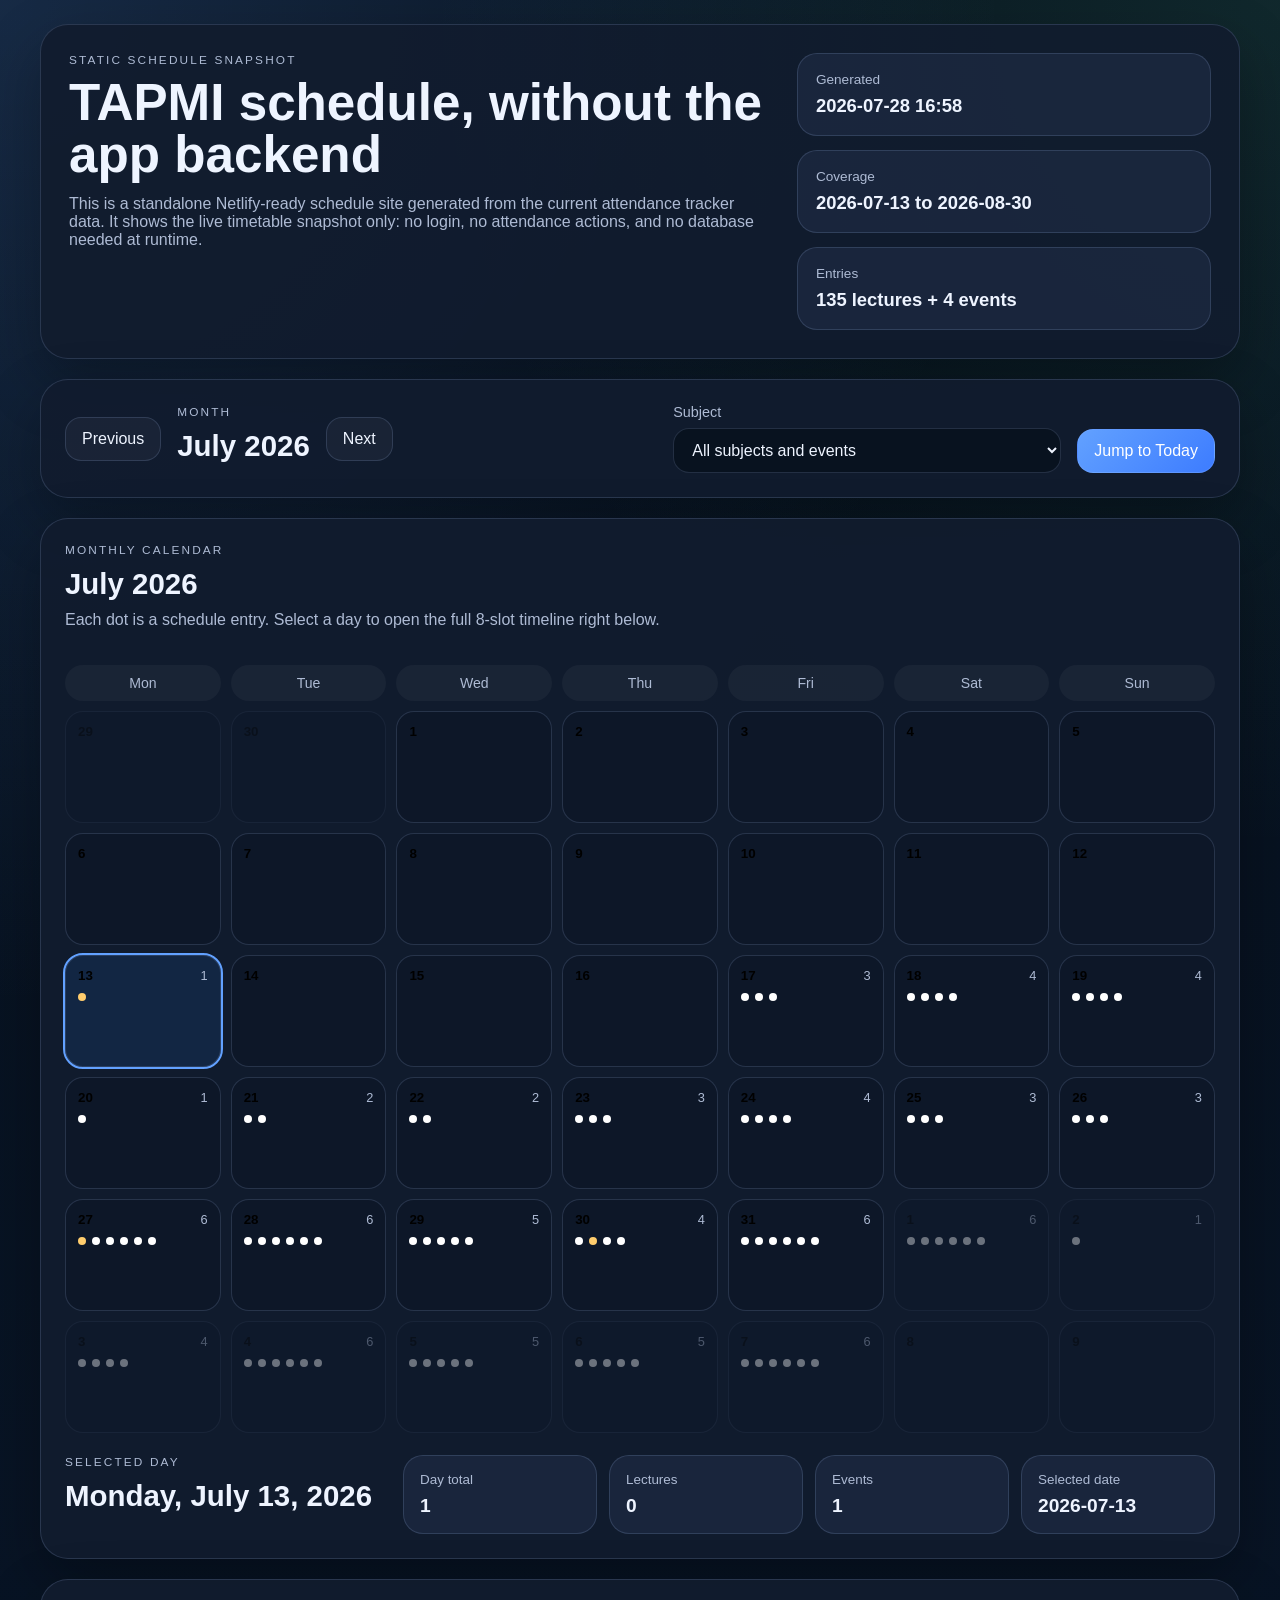
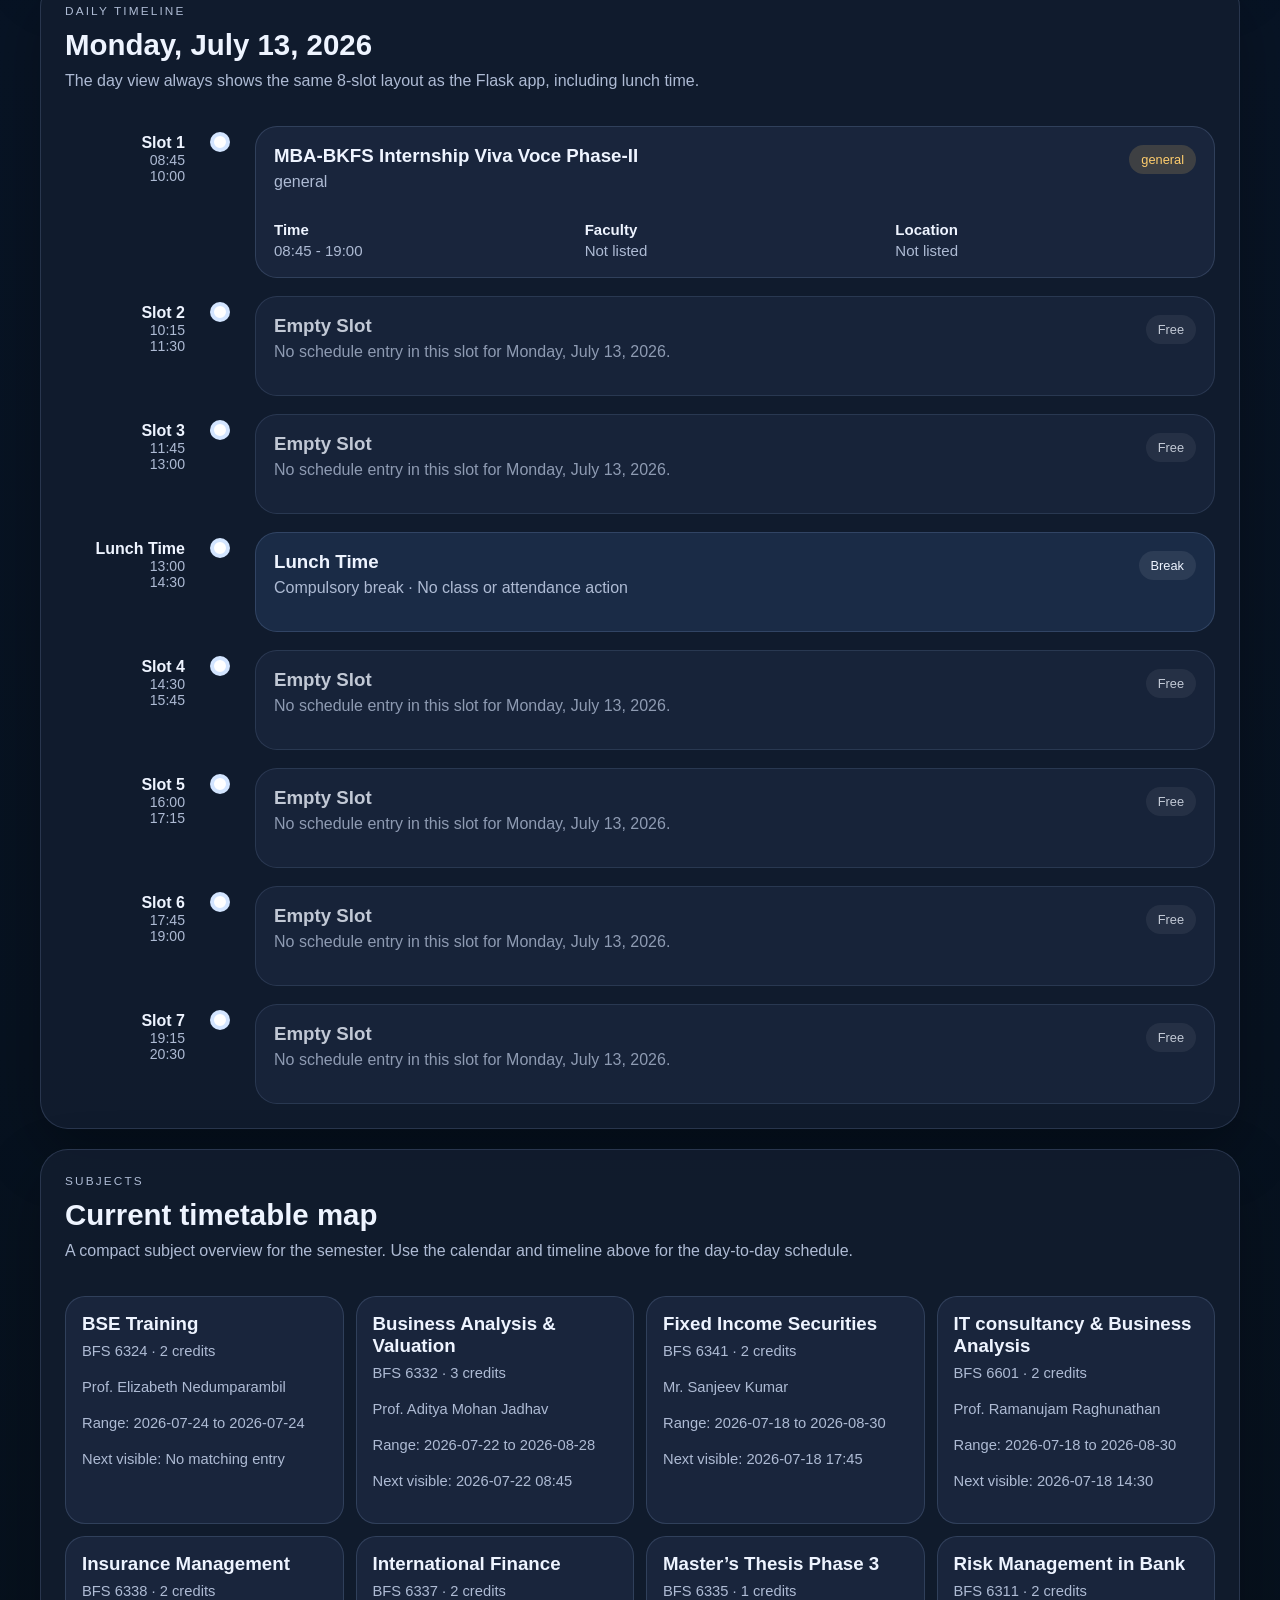
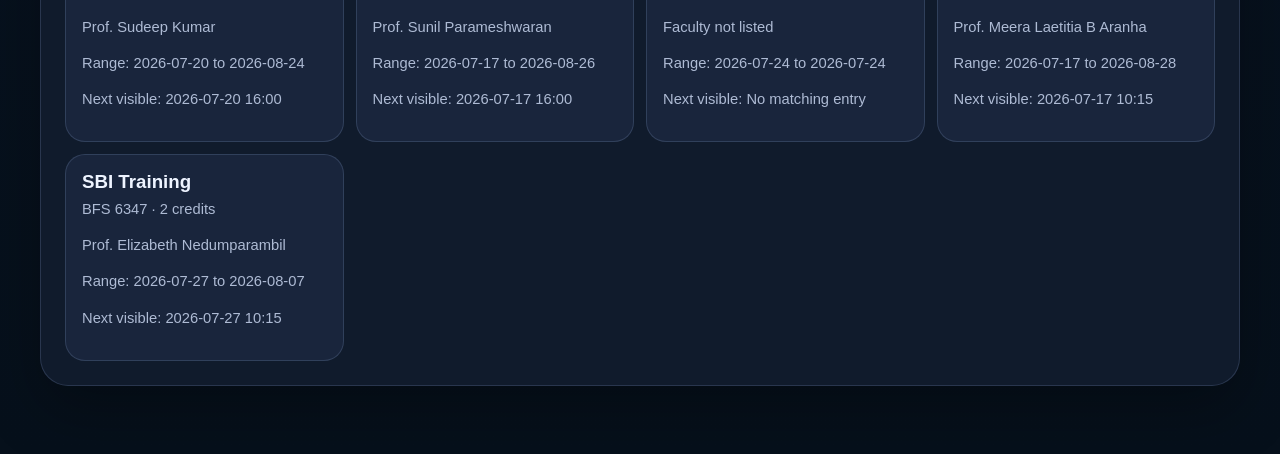
==== index.html @ 396afd2a "Initial static schedule site with admin editor" ====
<!DOCTYPE html>
<html lang="en">
  <head>
    <meta charset="UTF-8" />
    <meta name="viewport" content="width=device-width, initial-scale=1.0" />
    <title>Static Schedule</title>
    <link rel="stylesheet" href="style.css" />
  </head>
  <body>
    <div class="site-shell">
      <header class="hero">
        <div>
          <p class="eyebrow">Static Schedule Snapshot</p>
          <h1>TAPMI schedule, without the app backend</h1>
          <p class="hero-copy">
            This is a standalone Netlify-ready schedule site generated from the current
            attendance tracker data. It shows the live timetable snapshot only: no login,
            no attendance actions, and no database needed at runtime.
          </p>
        </div>
        <div class="hero-meta" id="hero-meta">
          <div class="summary-card">
            <span class="summary-label">Generated</span>
            <strong id="generated-at">--</strong>
          </div>
          <div class="summary-card">
            <span class="summary-label">Coverage</span>
            <strong id="coverage-range">--</strong>
          </div>
          <div class="summary-card">
            <span class="summary-label">Entries</span>
            <strong id="entry-count">--</strong>
          </div>
        </div>
      </header>

      <section class="toolbar panel">
        <div class="toolbar-row">
          <div class="month-picker">
            <button class="button ghost" id="prev-month" type="button">Previous</button>
            <div>
              <p class="eyebrow">Month</p>
              <h2 id="month-label">--</h2>
            </div>
            <button class="button ghost" id="next-month" type="button">Next</button>
          </div>

          <div class="filters">
            <label class="field">
              <span>Subject</span>
              <select id="subject-filter">
                <option value="all">All subjects and events</option>
              </select>
            </label>
            <button class="button primary" id="today-button" type="button">Jump to Today</button>
          </div>
        </div>
      </section>

      <section class="panel panel-large calendar-panel">
        <div class="panel-heading">
          <div>
            <p class="eyebrow">Monthly Calendar</p>
            <h2 id="calendar-heading">--</h2>
            <p class="section-note">
              Each dot is a schedule entry. Select a day to open the full 8-slot timeline right below.
            </p>
          </div>
        </div>
        <div class="calendar-grid" id="calendar-grid"></div>
        <div class="calendar-day-summary">
          <div>
            <p class="eyebrow">Selected Day</p>
            <h2 id="selected-day-heading">--</h2>
          </div>
          <div class="day-stats" id="day-stats"></div>
        </div>
      </section>

      <section class="panel">
        <div class="panel-heading">
          <div>
            <p class="eyebrow">Daily Timeline</p>
            <h2 id="timeline-heading">--</h2>
            <p class="section-note">
              The day view always shows the same 8-slot layout as the Flask app, including lunch time.
            </p>
          </div>
        </div>
        <div class="timeline" id="timeline"></div>
      </section>

      <section class="panel">
        <div class="panel-heading">
          <div>
            <p class="eyebrow">Subjects</p>
            <h2>Current timetable map</h2>
            <p class="section-note">
              A compact subject overview for the semester. Use the calendar and timeline above for the day-to-day schedule.
            </p>
          </div>
        </div>
        <div class="subject-list" id="subject-list"></div>
      </section>
    </div>

    <template id="entry-template">
      <article class="entry-card">
        <div class="entry-topline">
          <div>
            <h3 class="entry-title"></h3>
            <p class="entry-subline"></p>
          </div>
          <span class="entry-chip"></span>
        </div>
        <div class="entry-details"></div>
      </article>
    </template>

    <script src="schedule-data.js"></script>
    <script src="script.js"></script>
  </body>
  </html>
---- style.css ----
:root {
  --bg: #07101d;
  --bg-accent: #0c1b31;
  --panel: rgba(17, 28, 46, 0.94);
  --panel-soft: rgba(27, 40, 63, 0.86);
  --border: rgba(173, 196, 255, 0.16);
  --text: #eef4ff;
  --muted: #aebbd4;
  --primary: #62a1ff;
  --primary-strong: #3d7cff;
  --success: #5cd6a4;
  --warning: #ffcd6d;
  --danger: #ff8fa3;
  --calendar-cell: rgba(14, 24, 41, 0.9);
  --shadow: 0 24px 60px rgba(0, 0, 0, 0.28);
}

* {
  box-sizing: border-box;
}

body {
  margin: 0;
  font-family: "Segoe UI", "Trebuchet MS", sans-serif;
  background:
    radial-gradient(circle at top left, rgba(98, 161, 255, 0.18), transparent 26%),
    radial-gradient(circle at top right, rgba(92, 214, 164, 0.12), transparent 22%),
    linear-gradient(180deg, #06101c 0%, #081425 45%, #06101b 100%);
  color: var(--text);
  min-height: 100vh;
}

.site-shell {
  width: min(1200px, calc(100vw - 32px));
  margin: 0 auto;
  padding: 24px 0 48px;
}

.hero,
.panel {
  border: 1px solid var(--border);
  background: var(--panel);
  box-shadow: var(--shadow);
  border-radius: 28px;
}

.hero {
  display: grid;
  grid-template-columns: 1.7fr 1fr;
  gap: 24px;
  padding: 28px;
  margin-bottom: 20px;
}

.eyebrow {
  margin: 0 0 10px;
  text-transform: uppercase;
  letter-spacing: 0.18em;
  color: var(--muted);
  font-size: 0.74rem;
}

h1,
h2,
h3,
p {
  margin-top: 0;
}

h1 {
  font-size: clamp(2rem, 4vw, 3.4rem);
  line-height: 1.02;
  margin-bottom: 14px;
}

h2 {
  font-size: clamp(1.4rem, 2.3vw, 2rem);
  margin-bottom: 10px;
}

.hero-copy,
.section-note,
.entry-details,
.entry-subline,
.subject-meta,
.stat-label {
  color: var(--muted);
}

.hero-meta {
  display: grid;
  grid-template-columns: repeat(1, minmax(0, 1fr));
  gap: 14px;
}

.summary-card,
.day-stat,
.subject-card {
  background: var(--panel-soft);
  border: 1px solid var(--border);
  border-radius: 20px;
}

.summary-card {
  padding: 18px;
}

.summary-label {
  display: block;
  color: var(--muted);
  font-size: 0.85rem;
  margin-bottom: 8px;
}

.summary-card strong {
  font-size: 1.15rem;
}

.toolbar {
  padding: 22px 24px;
  margin-bottom: 20px;
}

.toolbar-row,
.month-picker,
.filters {
  display: flex;
  gap: 16px;
}

.toolbar-row {
  align-items: end;
  justify-content: space-between;
  flex-wrap: wrap;
}

.month-picker {
  align-items: center;
}

.filters {
  align-items: end;
  flex-wrap: wrap;
}

.field {
  display: grid;
  gap: 8px;
  min-width: 250px;
}

.field span {
  color: var(--muted);
  font-size: 0.9rem;
}

select,
.button {
  border-radius: 16px;
  border: 1px solid var(--border);
  font: inherit;
}

select {
  background: rgba(9, 18, 31, 0.95);
  color: var(--text);
  padding: 12px 14px;
}

.button {
  padding: 12px 16px;
  cursor: pointer;
  transition: 140ms ease;
}

.button.primary {
  background: linear-gradient(135deg, var(--primary), var(--primary-strong));
  color: white;
}

.button.ghost {
  background: rgba(255, 255, 255, 0.04);
  color: var(--text);
}

.button:hover {
  transform: translateY(-1px);
}

.panel {
  padding: 24px;
  margin-bottom: 20px;
}

.panel-large {
  flex: 1 1 auto;
}

.panel-heading {
  display: flex;
  align-items: start;
  justify-content: space-between;
  gap: 16px;
  margin-bottom: 20px;
}

.calendar-grid {
  display: grid;
  grid-template-columns: repeat(7, minmax(0, 1fr));
  gap: 10px;
}

.calendar-panel {
  margin-bottom: 20px;
}

.calendar-day-summary {
  display: grid;
  grid-template-columns: minmax(220px, 320px) minmax(0, 1fr);
  gap: 18px;
  align-items: start;
  margin-top: 22px;
}

.calendar-weekday,
.calendar-day {
  border-radius: 18px;
}

.calendar-weekday {
  padding: 10px 12px;
  text-align: center;
  background: rgba(255, 255, 255, 0.04);
  color: var(--muted);
  font-size: 0.88rem;
}

.calendar-day {
  min-height: 112px;
  padding: 12px;
  background: var(--calendar-cell);
  border: 1px solid var(--border);
  display: grid;
  align-content: start;
  gap: 10px;
  cursor: pointer;
}

.calendar-day.muted {
  opacity: 0.38;
}

.calendar-day.today {
  border-color: rgba(92, 214, 164, 0.72);
}

.calendar-day.selected {
  outline: 2px solid var(--primary);
  background: rgba(19, 39, 69, 0.95);
}

.day-head {
  display: flex;
  justify-content: space-between;
  align-items: center;
}

.day-number {
  font-weight: 700;
}

.day-count {
  font-size: 0.8rem;
  color: var(--muted);
}

.dot-grid {
  display: flex;
  flex-wrap: wrap;
  gap: 6px;
}

.dot {
  width: 8px;
  height: 8px;
  border-radius: 999px;
  background: white;
}

.dot.event {
  background: var(--warning);
}

.day-stats,
.subject-list {
  display: grid;
  gap: 12px;
}

.day-stats {
  grid-template-columns: repeat(4, minmax(0, 1fr));
}

.day-stat,
.subject-card {
  padding: 16px;
}

.stat-label {
  display: block;
  font-size: 0.84rem;
  margin-bottom: 8px;
}

.day-stat strong {
  font-size: 1.2rem;
}

.subject-card h3 {
  margin-bottom: 6px;
}

.subject-list {
  grid-template-columns: repeat(auto-fit, minmax(230px, 1fr));
}

.subject-meta {
  font-size: 0.92rem;
  line-height: 1.45;
}

.timeline {
  display: grid;
  gap: 18px;
}

.timeline-row {
  display: grid;
  grid-template-columns: 120px 34px minmax(0, 1fr);
  gap: 18px;
  align-items: start;
}

.timeline-time {
  text-align: right;
  padding-top: 8px;
}

.timeline-time strong,
.timeline-time span {
  display: block;
}

.timeline-time span {
  color: var(--muted);
  font-size: 0.88rem;
}

.timeline-rail {
  position: relative;
  min-height: 100%;
  display: flex;
  justify-content: center;
}

.timeline-rail::before {
  content: "";
  width: 2px;
  height: 100%;
  background: rgba(151, 183, 255, 0.24);
}

.timeline-node {
  position: absolute;
  top: 6px;
  width: 20px;
  height: 20px;
  border-radius: 999px;
  background: white;
  border: 4px solid rgba(98, 161, 255, 0.28);
}

.slot-stack {
  display: grid;
  gap: 12px;
}

.entry-card {
  background: var(--panel-soft);
  border: 1px solid var(--border);
  border-radius: 22px;
  padding: 18px;
}

.entry-card.empty {
  opacity: 0.8;
}

.entry-card.lunch {
  background: rgba(96, 164, 255, 0.12);
}

.entry-topline {
  display: flex;
  justify-content: space-between;
  gap: 14px;
}

.entry-title {
  margin-bottom: 6px;
}

.entry-chip {
  align-self: start;
  padding: 7px 12px;
  border-radius: 999px;
  font-size: 0.8rem;
  background: rgba(255, 255, 255, 0.08);
  color: var(--text);
}

.entry-chip.event {
  background: rgba(255, 205, 109, 0.16);
  color: var(--warning);
}

.entry-details {
  display: grid;
  grid-template-columns: repeat(auto-fit, minmax(160px, 1fr));
  gap: 10px;
  margin-top: 14px;
  font-size: 0.94rem;
}

.detail-group strong {
  display: block;
  color: var(--text);
  margin-bottom: 4px;
}

@media (max-width: 980px) {
  .hero {
    grid-template-columns: 1fr;
    display: grid;
  }

  .calendar-day-summary {
    grid-template-columns: 1fr;
  }
}

@media (max-width: 760px) {
  .site-shell {
    width: min(100vw - 20px, 1200px);
    padding-top: 12px;
  }

  .hero,
  .panel,
  .summary-card,
  .day-stat,
  .subject-card,
  .entry-card {
    border-radius: 22px;
  }

  .calendar-grid {
    gap: 8px;
  }

  .calendar-day {
    min-height: 92px;
  }

  .day-stats,
  .subject-list {
    grid-template-columns: 1fr;
  }

  .timeline-row {
    grid-template-columns: 1fr;
    gap: 10px;
  }

  .timeline-time {
    text-align: left;
    padding-top: 0;
  }

  .timeline-rail {
    display: none;
  }
}
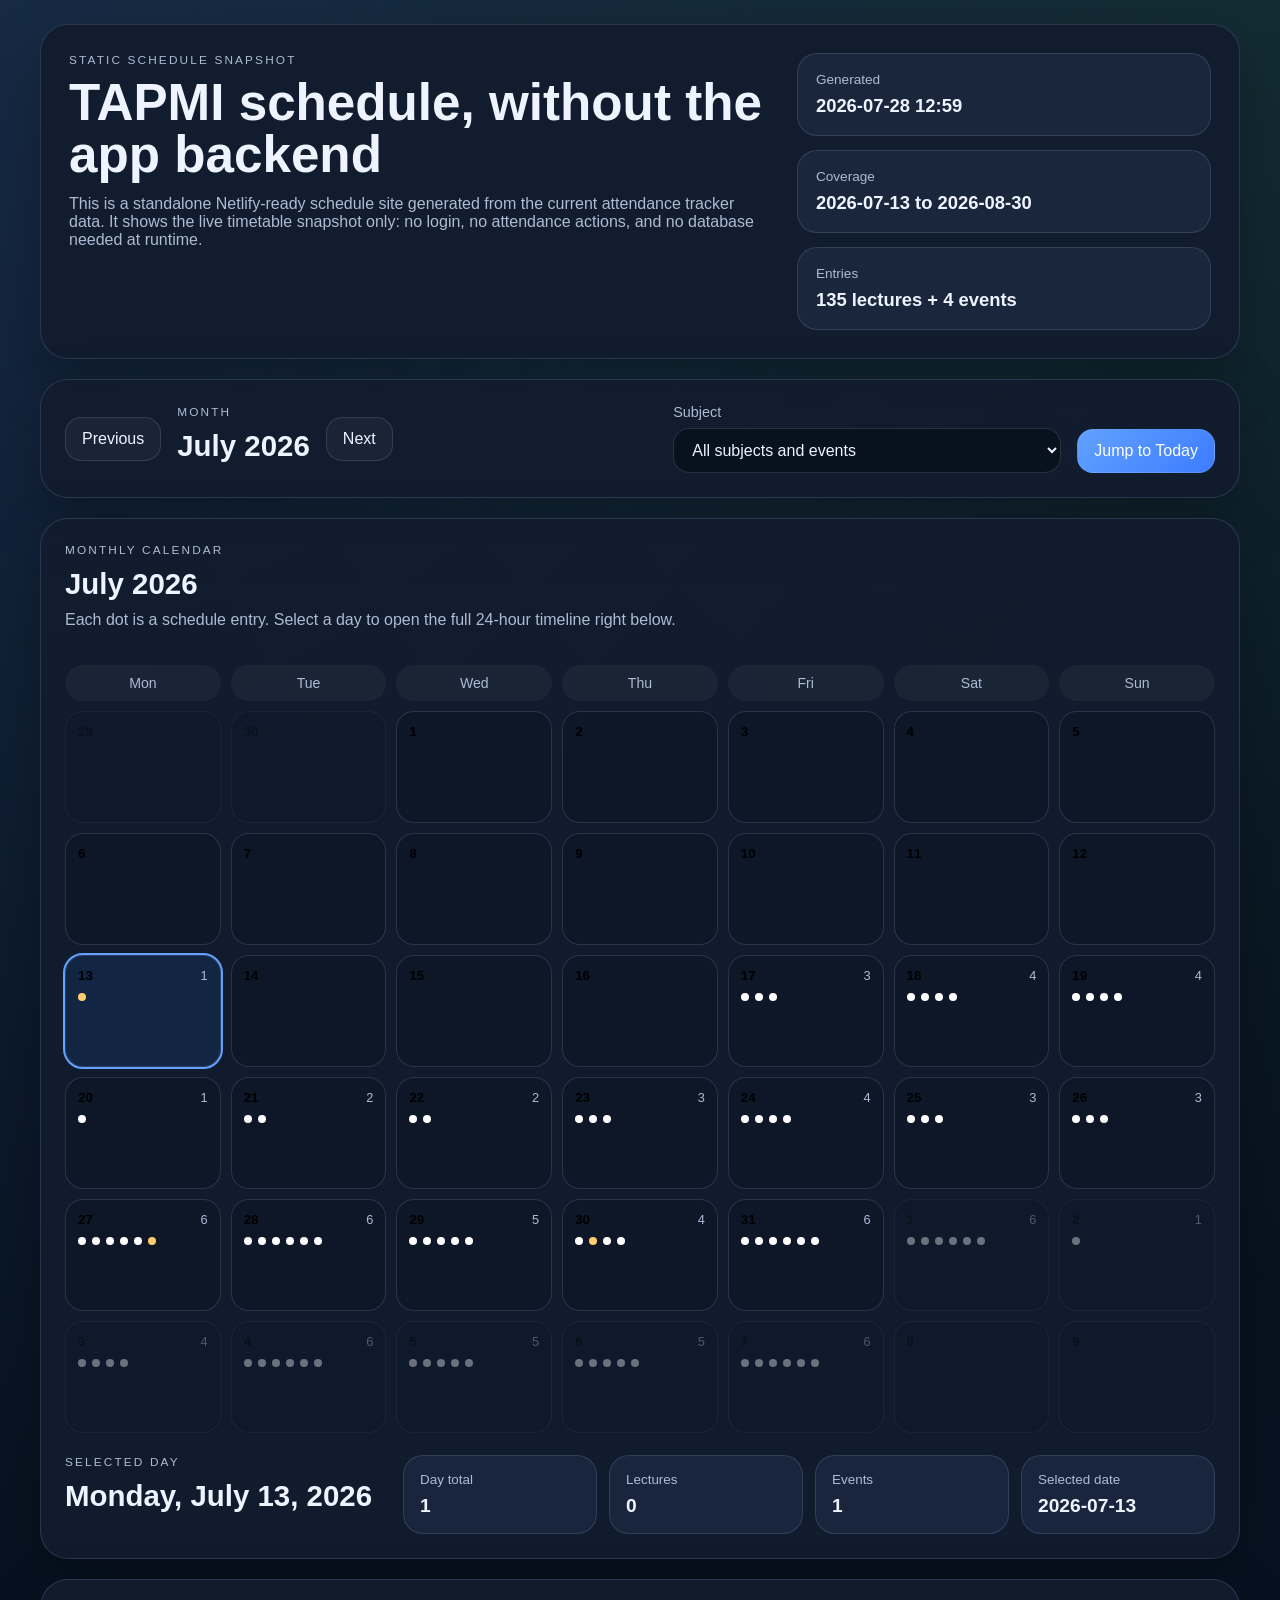
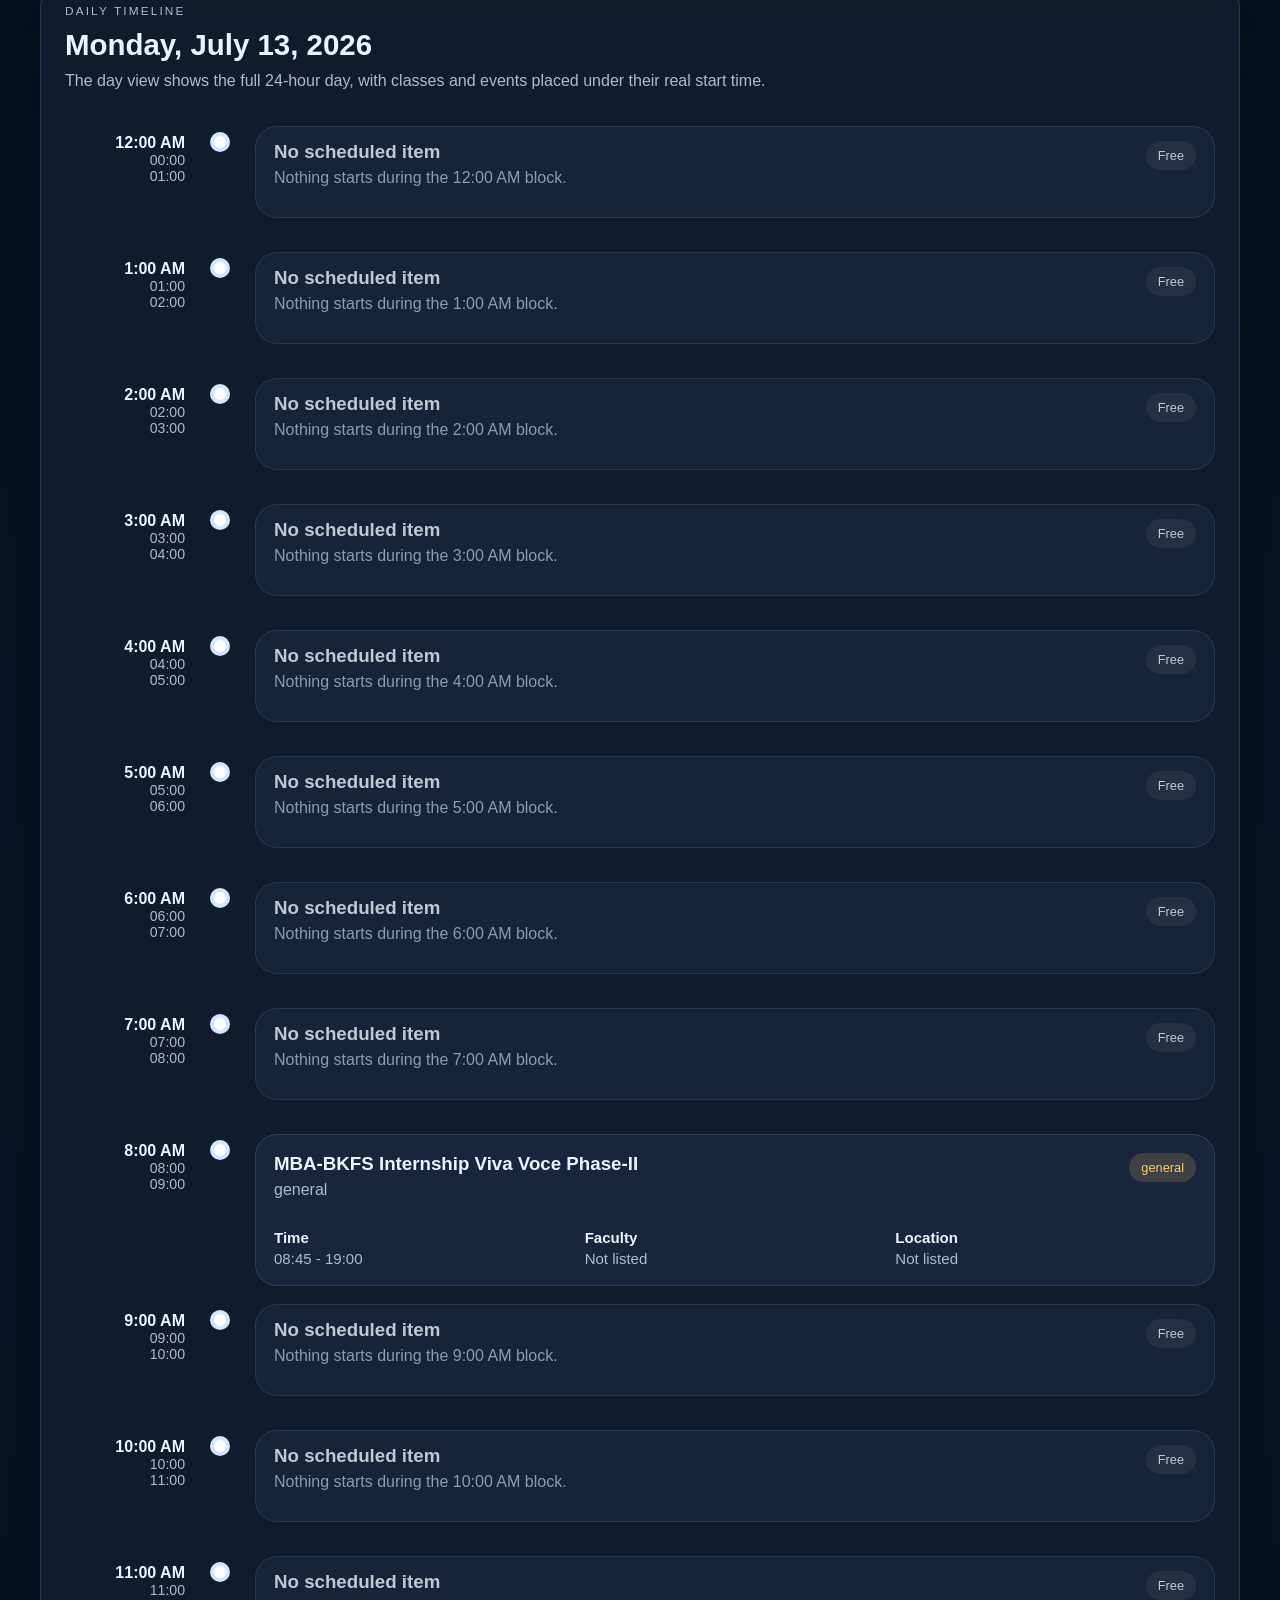
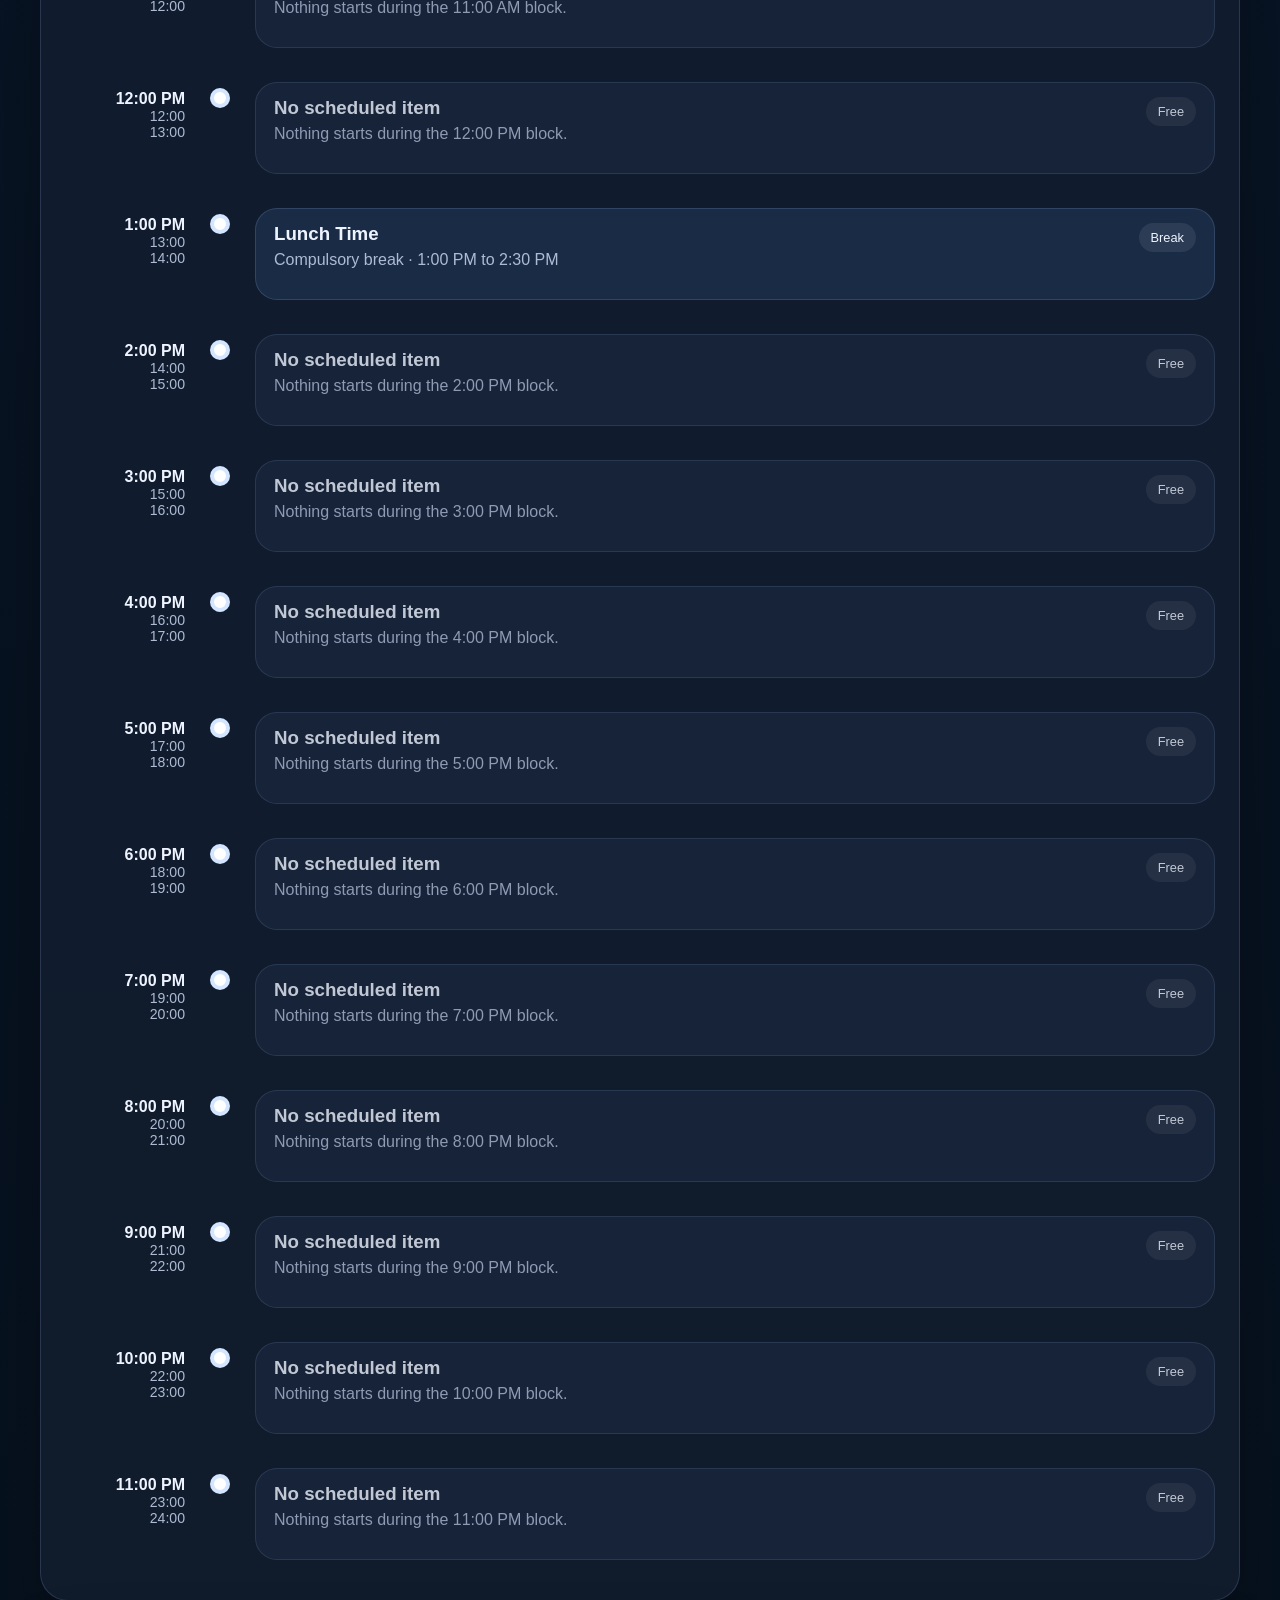
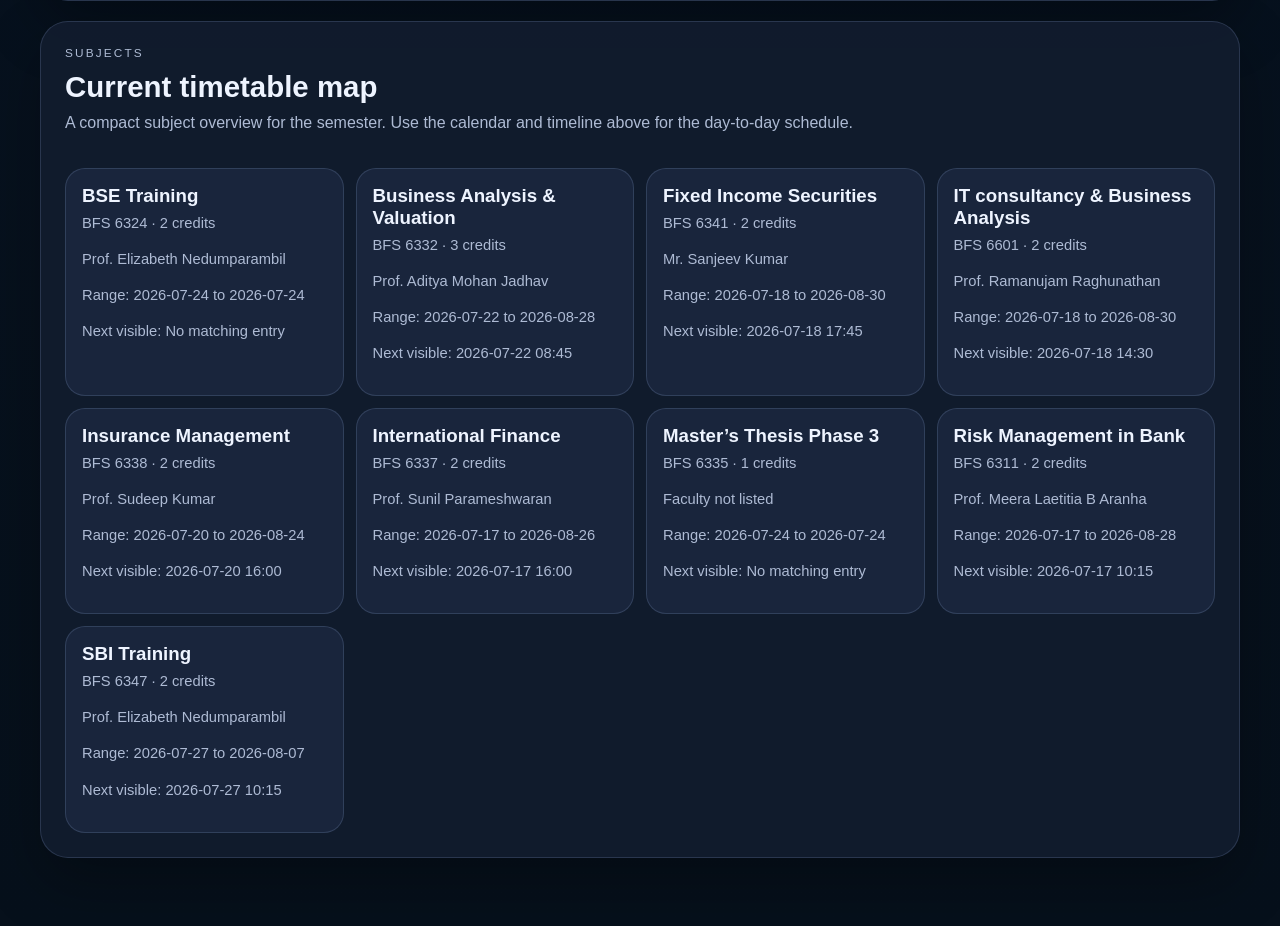
==== commit 79be72f7: "Add 24-hour timeline and flexible event timing" ====
--- a/index.html
+++ b/index.html
@@ -63,7 +63,7 @@
             <p class="eyebrow">Monthly Calendar</p>
             <h2 id="calendar-heading">--</h2>
             <p class="section-note">
-              Each dot is a schedule entry. Select a day to open the full 8-slot timeline right below.
+              Each dot is a schedule entry. Select a day to open the full 24-hour timeline right below.
             </p>
           </div>
         </div>
@@ -83,7 +83,7 @@
             <p class="eyebrow">Daily Timeline</p>
             <h2 id="timeline-heading">--</h2>
             <p class="section-note">
-              The day view always shows the same 8-slot layout as the Flask app, including lunch time.
+              The day view shows the full 24-hour day, with classes and events placed under their real start time.
             </p>
           </div>
         </div>
--- a/style.css
+++ b/style.css
@@ -339,6 +339,7 @@
   grid-template-columns: 120px 34px minmax(0, 1fr);
   gap: 18px;
   align-items: start;
+  min-height: 108px;
 }
 
 .timeline-time {
@@ -396,6 +397,10 @@
   opacity: 0.8;
 }
 
+.entry-card.compact {
+  padding: 14px 18px;
+}
+
 .entry-card.lunch {
   background: rgba(96, 164, 255, 0.12);
 }
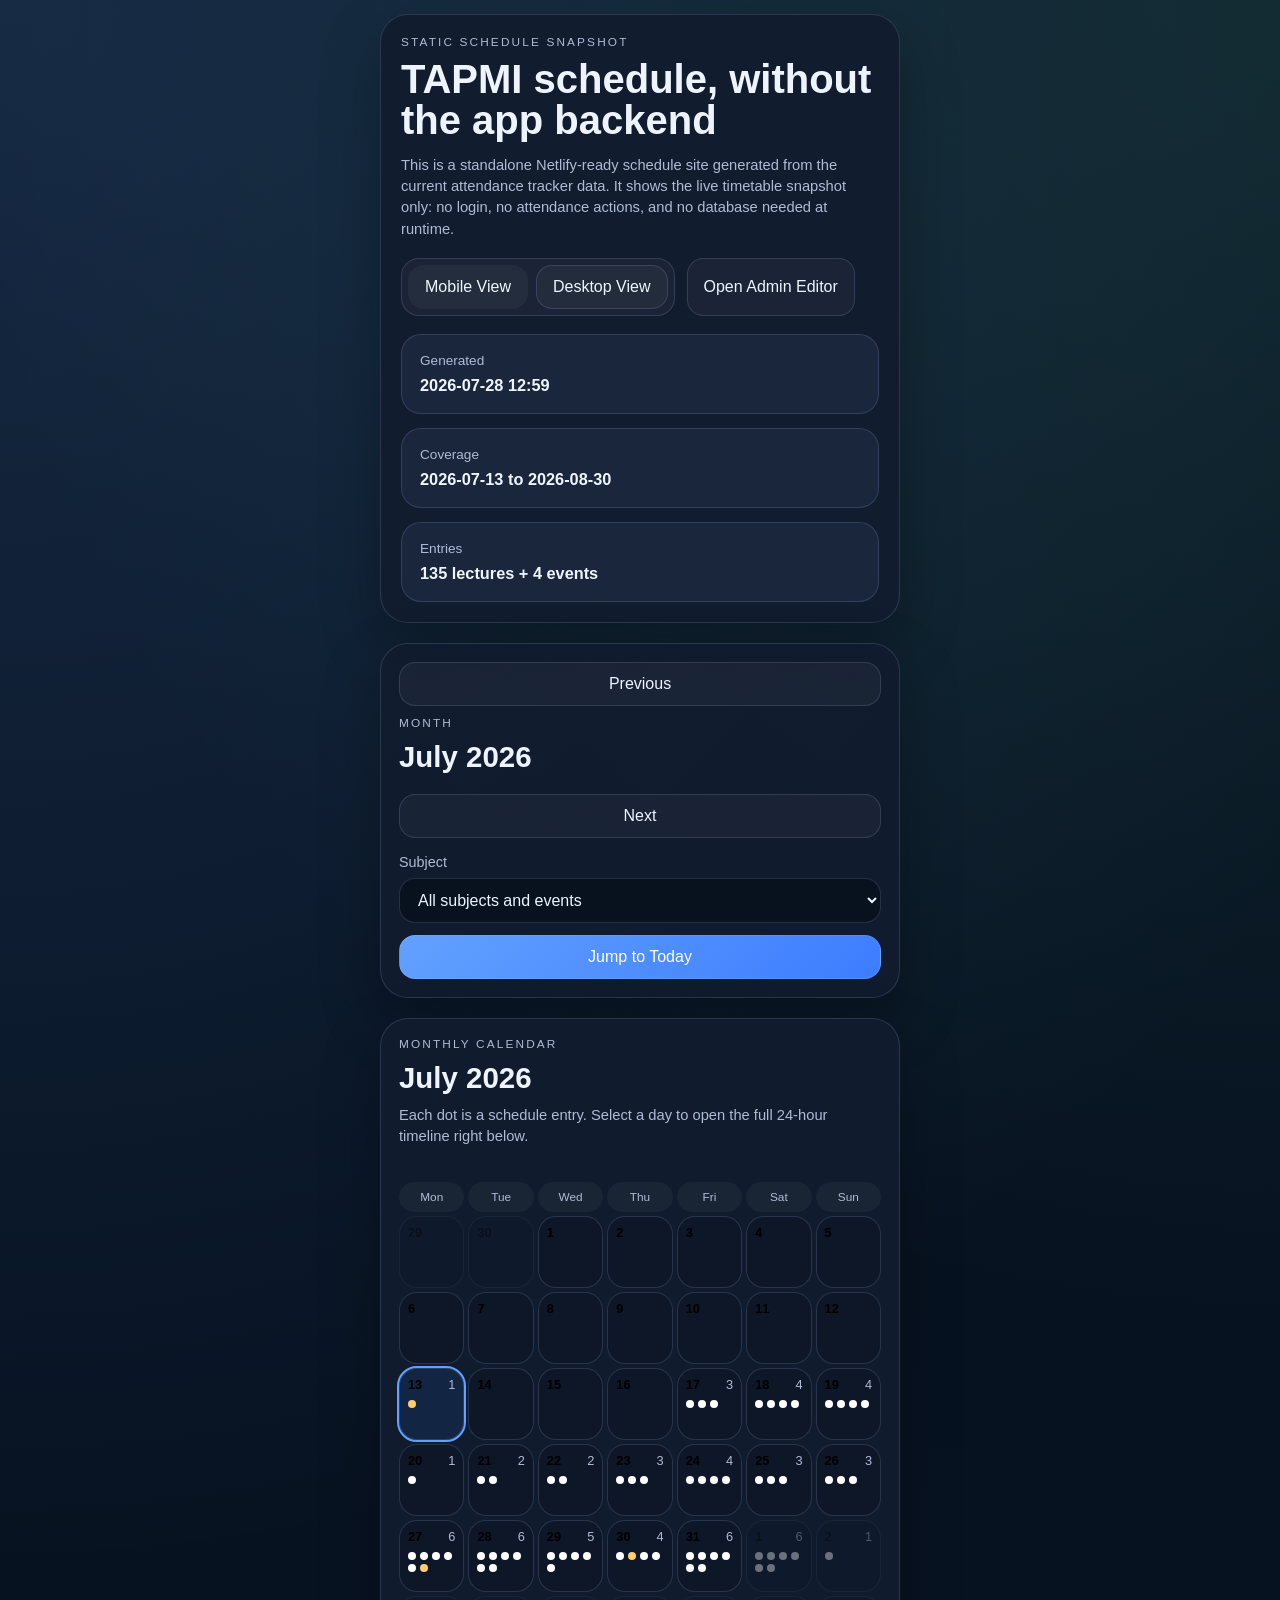
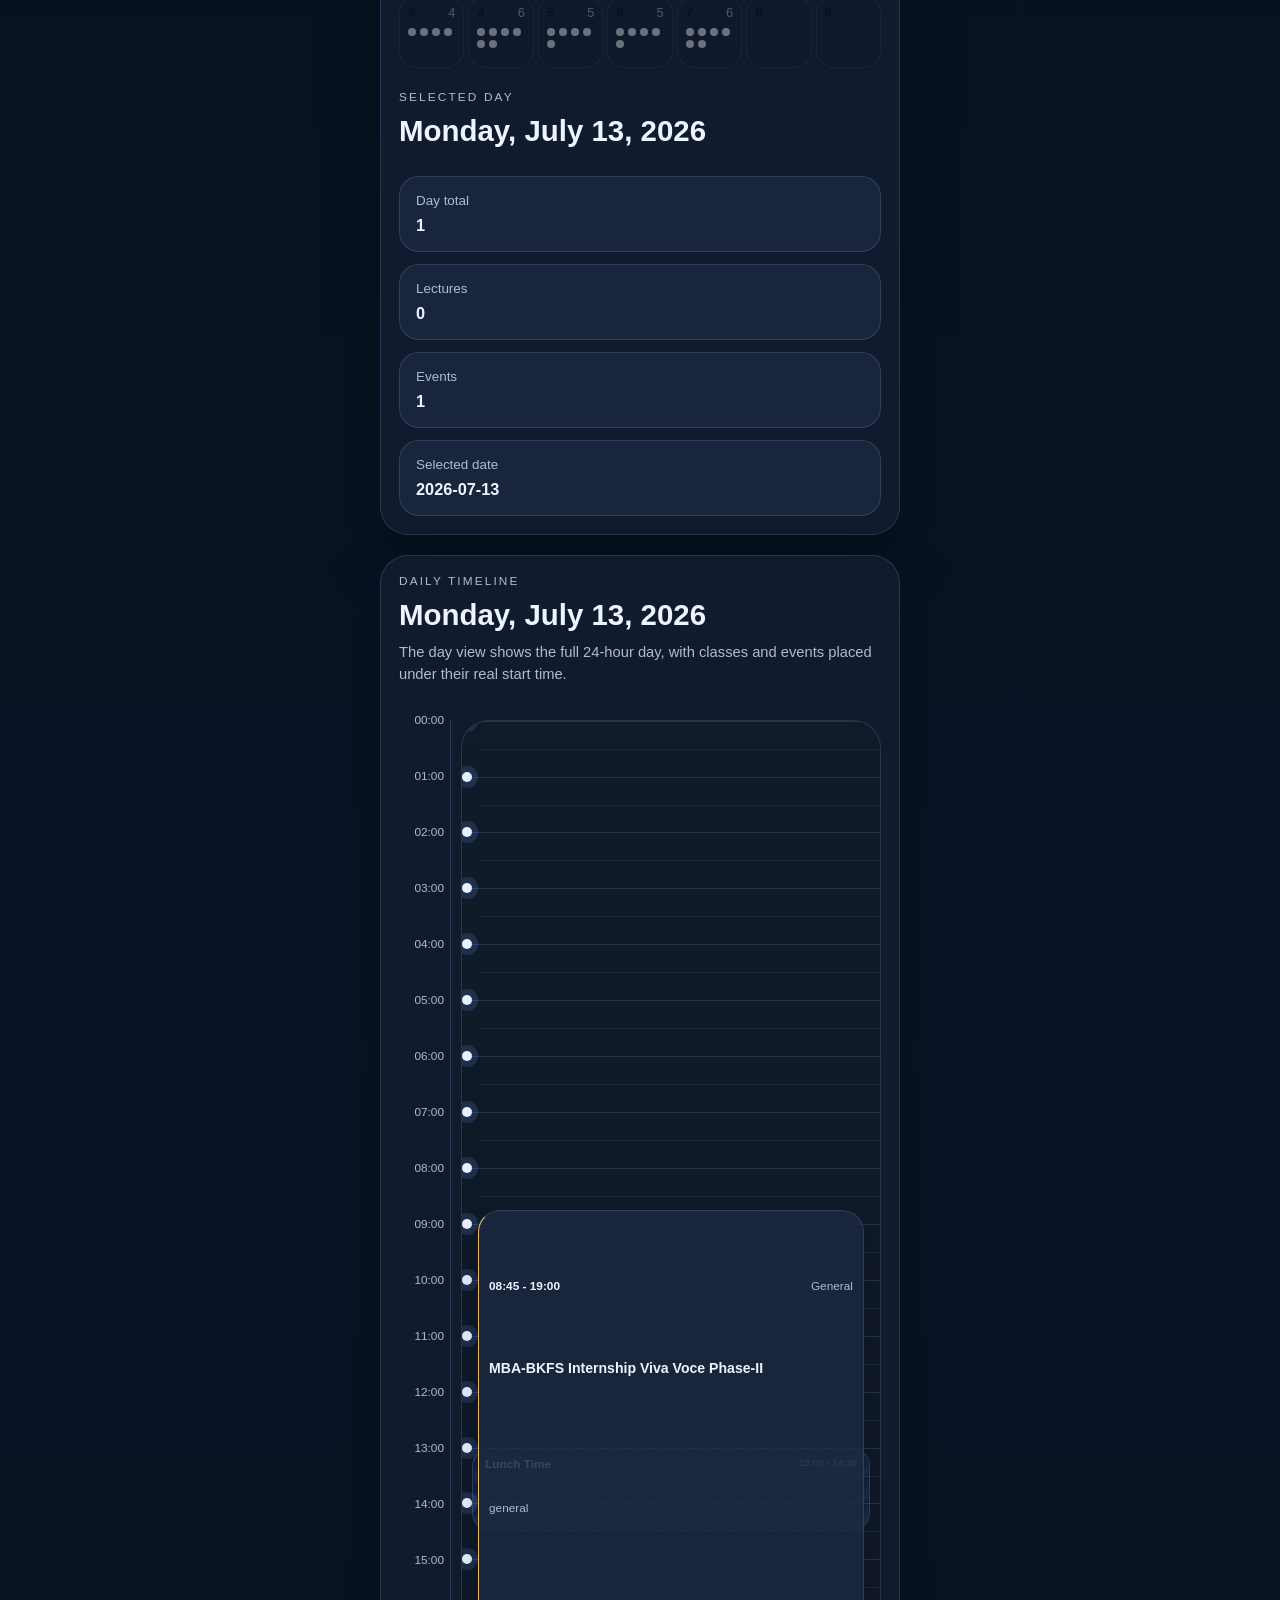
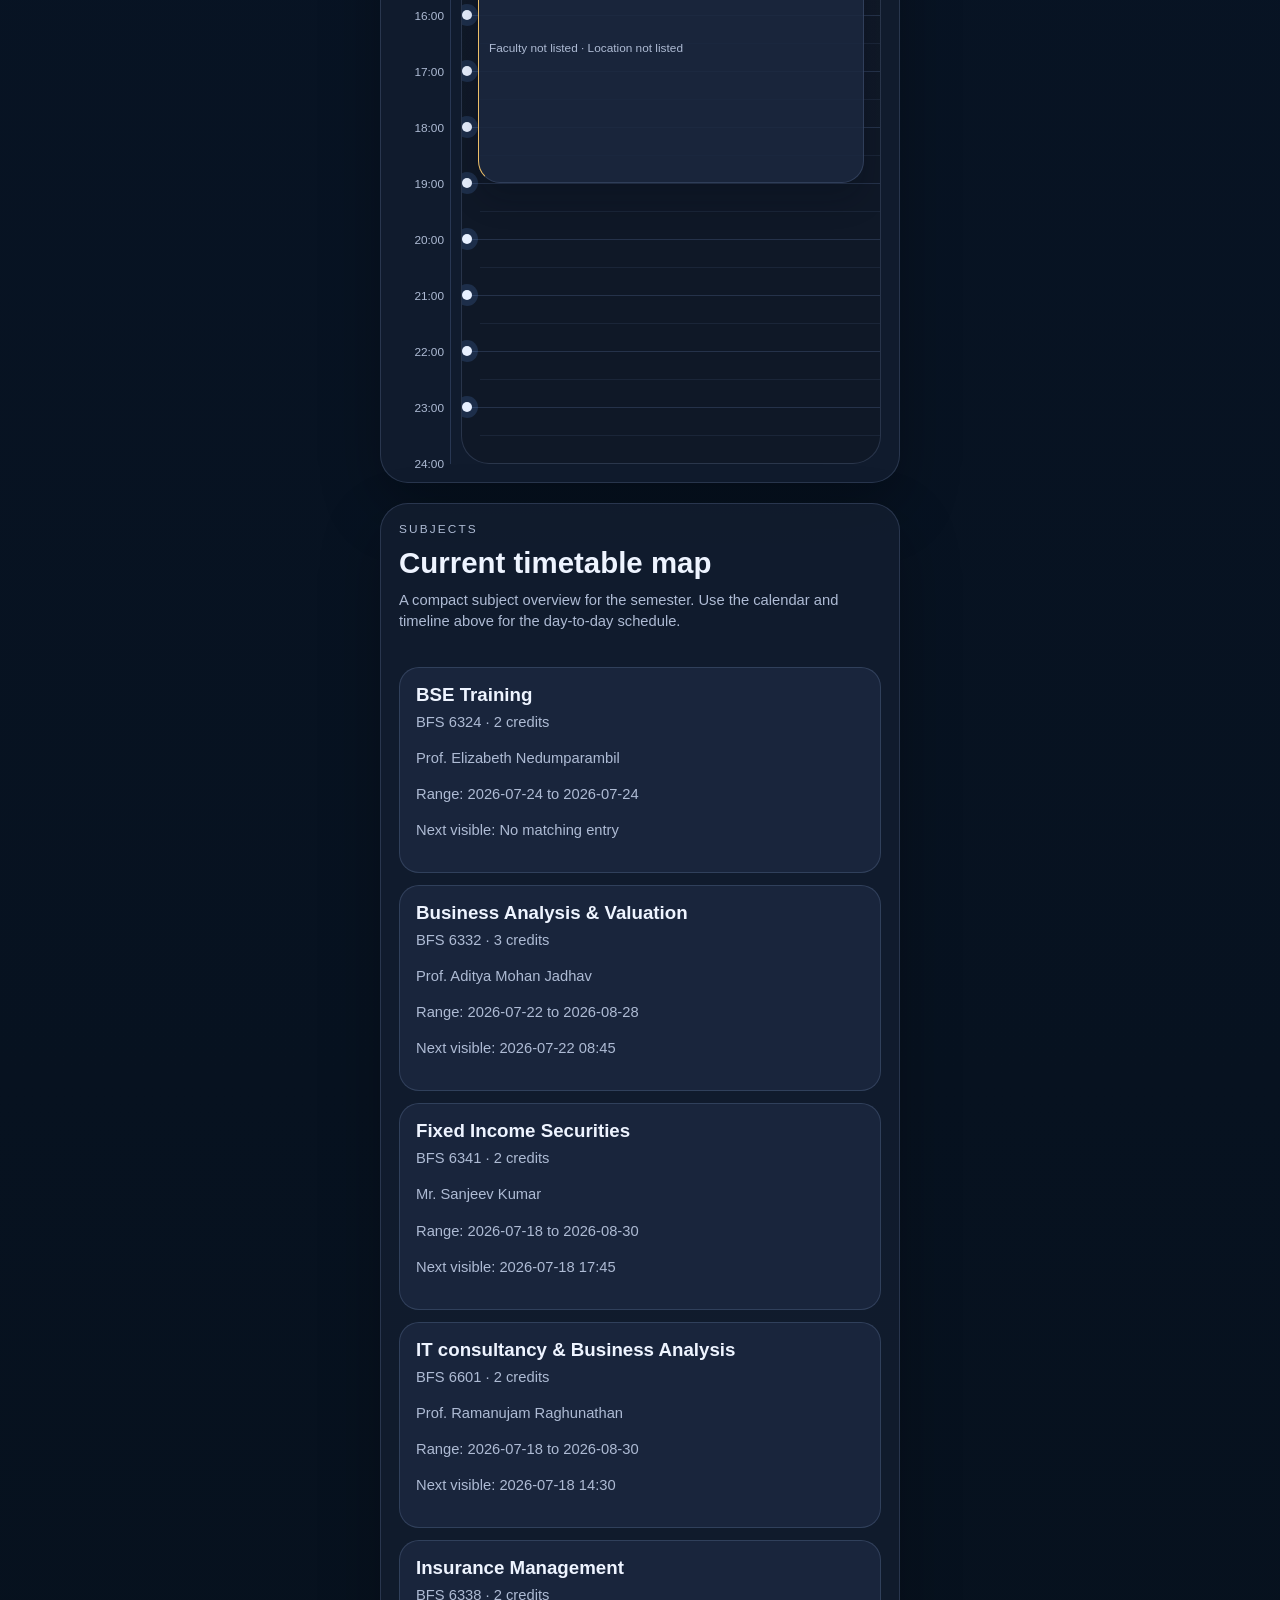
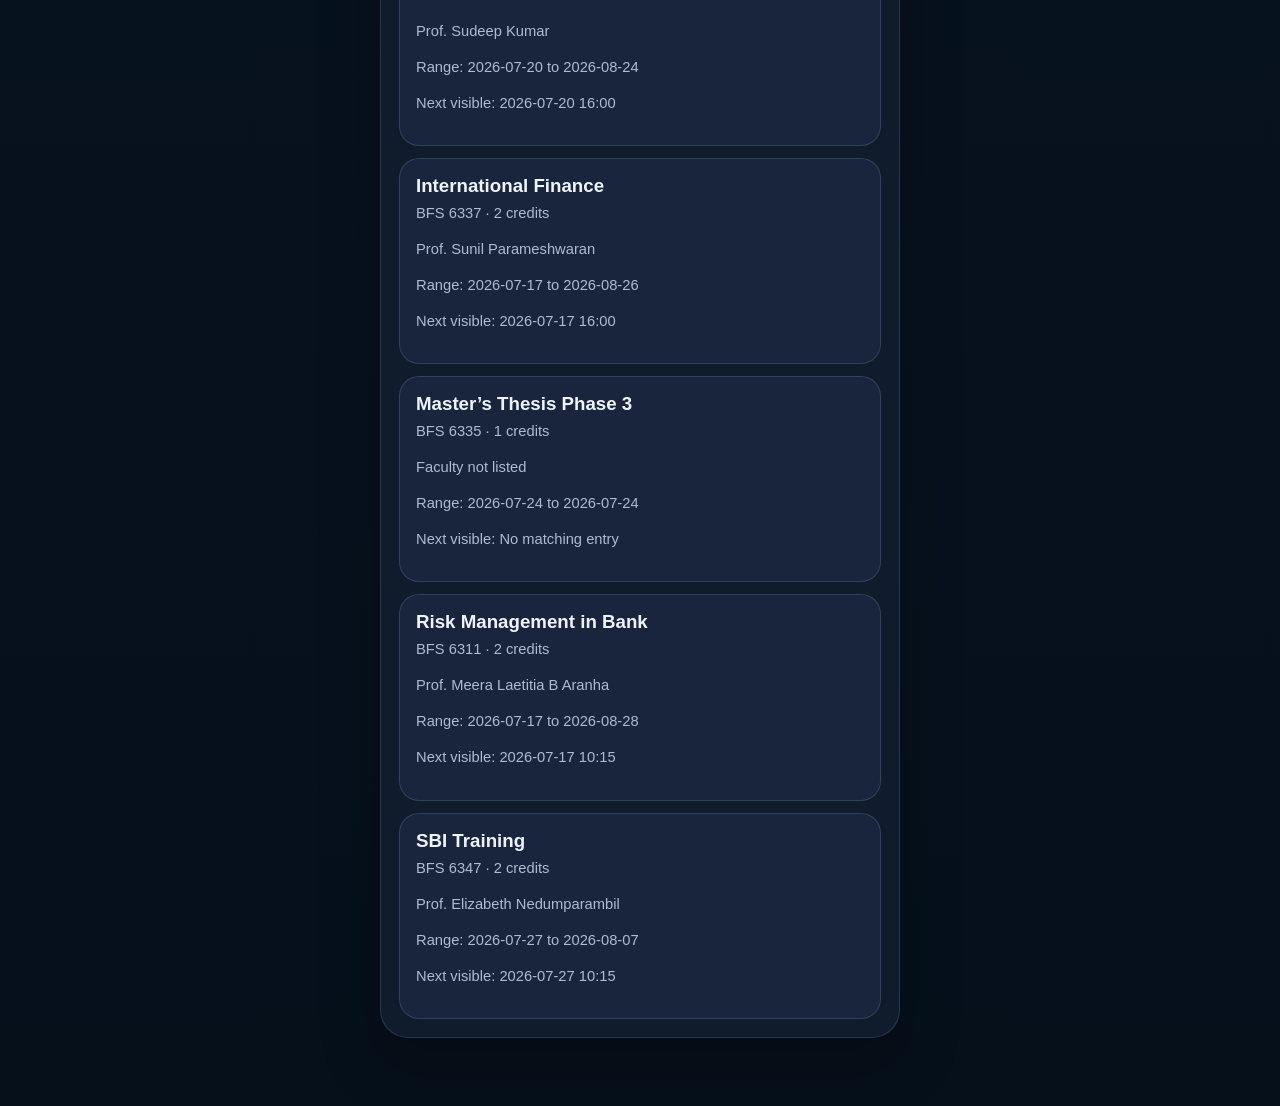
==== commit 901614a2: "Add public view toggle and admin shortcut" ====
--- a/index.html
+++ b/index.html
@@ -6,7 +6,7 @@
     <title>Static Schedule</title>
     <link rel="stylesheet" href="style.css" />
   </head>
-  <body>
+  <body class="mobile-view">
     <div class="site-shell">
       <header class="hero">
         <div>
@@ -17,6 +17,13 @@
             attendance tracker data. It shows the live timetable snapshot only: no login,
             no attendance actions, and no database needed at runtime.
           </p>
+          <div class="hero-actions">
+            <div class="view-toggle" role="group" aria-label="Choose layout view">
+              <button class="button ghost toggle-button" id="mobile-view-button" type="button">Mobile View</button>
+              <button class="button ghost toggle-button" id="desktop-view-button" type="button">Desktop View</button>
+            </div>
+            <a class="button ghost admin-shortcut" href="admin.html">Open Admin Editor</a>
+          </div>
         </div>
         <div class="hero-meta" id="hero-meta">
           <div class="summary-card">
--- a/style.css
+++ b/style.css
@@ -13,10 +13,16 @@
   --danger: #ff8fa3;
   --calendar-cell: rgba(14, 24, 41, 0.9);
   --shadow: 0 24px 60px rgba(0, 0, 0, 0.28);
+  --timeline-hour-height: 64px;
 }
 
 * {
   box-sizing: border-box;
+}
+
+html,
+body {
+  overflow-x: hidden;
 }
 
 body {
@@ -36,6 +42,17 @@
   padding: 24px 0 48px;
 }
 
+.site-shell,
+.hero,
+.panel,
+.summary-card,
+.day-stat,
+.subject-card,
+.entry-card,
+.timeline-entry-card {
+  min-width: 0;
+}
+
 .hero,
 .panel {
   border: 1px solid var(--border);
@@ -52,6 +69,42 @@
   margin-bottom: 20px;
 }
 
+.hero-actions {
+  display: flex;
+  flex-wrap: wrap;
+  gap: 12px;
+  margin-top: 18px;
+}
+
+.view-toggle {
+  display: inline-flex;
+  flex-wrap: wrap;
+  gap: 8px;
+  padding: 6px;
+  border-radius: 18px;
+  background: rgba(255, 255, 255, 0.04);
+  border: 1px solid var(--border);
+}
+
+.toggle-button {
+  min-height: 44px;
+  padding-inline: 16px;
+}
+
+.toggle-button.is-active {
+  background: linear-gradient(135deg, var(--primary), var(--primary-strong));
+  color: white;
+  border-color: transparent;
+}
+
+.admin-shortcut {
+  min-height: 44px;
+  display: inline-flex;
+  align-items: center;
+  justify-content: center;
+  text-decoration: none;
+}
+
 .eyebrow {
   margin: 0 0 10px;
   text-transform: uppercase;
@@ -334,56 +387,118 @@
   gap: 18px;
 }
 
-.timeline-row {
-  display: grid;
-  grid-template-columns: 120px 34px minmax(0, 1fr);
+.timeline-shell {
+  display: grid;
+  grid-template-columns: 86px minmax(0, 1fr);
   gap: 18px;
   align-items: start;
-  min-height: 108px;
-}
-
-.timeline-time {
-  text-align: right;
-  padding-top: 8px;
-}
-
-.timeline-time strong,
-.timeline-time span {
-  display: block;
-}
-
-.timeline-time span {
-  color: var(--muted);
-  font-size: 0.88rem;
-}
-
-.timeline-rail {
+}
+
+.timeline-scale,
+.timeline-canvas {
   position: relative;
-  min-height: 100%;
+  height: calc(var(--timeline-hour-height) * 24);
+}
+
+.timeline-scale {
+  border-right: 1px solid rgba(151, 183, 255, 0.18);
+}
+
+.timeline-scale-label {
+  position: absolute;
+  right: 14px;
+  transform: translateY(-50%);
+  color: var(--muted);
+  font-size: 0.84rem;
+  font-variant-numeric: tabular-nums;
+}
+
+.timeline-canvas {
+  border: 1px solid var(--border);
+  border-radius: 28px;
+  background:
+    linear-gradient(180deg, rgba(255, 255, 255, 0.02), rgba(255, 255, 255, 0.01)),
+    rgba(12, 20, 34, 0.72);
+  overflow: hidden;
+}
+
+.timeline-hour-line {
+  position: absolute;
+  left: 0;
+  right: 0;
+  height: 1px;
+  background: rgba(151, 183, 255, 0.16);
+}
+
+.timeline-half-hour-line {
+  position: absolute;
+  left: 18px;
+  right: 0;
+  height: 1px;
+  background: rgba(151, 183, 255, 0.08);
+}
+
+.timeline-hour-line::before {
+  content: "";
+  position: absolute;
+  left: 0;
+  top: -5px;
+  width: 10px;
+  height: 10px;
+  border-radius: 999px;
+  background: #e8f0ff;
+  box-shadow: 0 0 0 6px rgba(98, 161, 255, 0.16);
+}
+
+.timeline-lunch-band {
+  position: absolute;
+  left: 18px;
+  right: 18px;
+  border-radius: 18px;
+  background:
+    repeating-linear-gradient(
+      -45deg,
+      rgba(98, 161, 255, 0.08),
+      rgba(98, 161, 255, 0.08) 8px,
+      rgba(98, 161, 255, 0.14) 8px,
+      rgba(98, 161, 255, 0.14) 16px
+    );
+  border: 1px solid rgba(98, 161, 255, 0.22);
+  padding: 8px 12px;
+  color: var(--muted);
   display: flex;
-  justify-content: center;
-}
-
-.timeline-rail::before {
-  content: "";
-  width: 2px;
-  height: 100%;
-  background: rgba(151, 183, 255, 0.24);
-}
-
-.timeline-node {
+  justify-content: space-between;
+  gap: 12px;
+  font-size: 0.8rem;
+}
+
+.timeline-lunch-band span {
+  color: var(--text);
+  font-weight: 600;
+}
+
+.timeline-entry {
   position: absolute;
-  top: 6px;
-  width: 20px;
-  height: 20px;
-  border-radius: 999px;
-  background: white;
-  border: 4px solid rgba(98, 161, 255, 0.28);
-}
-
-.slot-stack {
-  display: grid;
-  gap: 12px;
+  margin: 0;
+  padding: 10px 12px;
+  overflow: hidden;
+  z-index: 1;
+}
+
+.timeline-entry-card {
+  display: grid;
+  gap: 4px;
+  background: linear-gradient(180deg, rgba(31, 49, 78, 0.98), rgba(28, 43, 68, 0.98));
+  border-left: 4px solid rgba(98, 161, 255, 0.92);
+  box-shadow: 0 18px 30px rgba(4, 10, 20, 0.2);
+}
+
+.timeline-entry-topline {
+  display: flex;
+  justify-content: space-between;
+  gap: 10px;
+  align-items: center;
+  min-height: 18px;
 }
 
 .entry-card {
@@ -394,11 +509,7 @@
 }
 
 .entry-card.empty {
-  opacity: 0.8;
-}
-
-.entry-card.compact {
-  padding: 14px 18px;
+  opacity: 0.88;
 }
 
 .entry-card.lunch {
@@ -413,6 +524,32 @@
 
 .entry-title {
   margin-bottom: 6px;
+}
+
+.timeline-entry .entry-title {
+  font-size: 0.96rem;
+  line-height: 1.2;
+  margin-bottom: 0;
+}
+
+.timeline-entry-time,
+.timeline-entry-status {
+  margin: 0;
+  font-size: 0.75rem;
+  line-height: 1.2;
+}
+
+.timeline-entry-time {
+  color: var(--text);
+  font-weight: 700;
+  font-variant-numeric: tabular-nums;
+}
+
+.timeline-entry-status {
+  color: var(--muted);
+  text-transform: capitalize;
+  white-space: nowrap;
+  margin-left: auto;
 }
 
 .entry-chip {
@@ -429,6 +566,57 @@
   color: var(--warning);
 }
 
+.timeline-entry .entry-chip {
+  font-size: 0.74rem;
+  padding: 6px 10px;
+  white-space: nowrap;
+}
+
+.timeline-entry .entry-subline,
+.timeline-entry-meta {
+  font-size: 0.8rem;
+  line-height: 1.3;
+  margin-bottom: 0;
+}
+
+.timeline-entry-meta {
+  color: var(--muted);
+}
+
+.timeline-entry-card.is-event {
+  border-left-color: rgba(255, 205, 109, 0.92);
+}
+
+.timeline-entry-card.is-short {
+  gap: 2px;
+  padding-top: 8px;
+  padding-bottom: 8px;
+}
+
+.timeline-entry-card.is-short .entry-title {
+  font-size: 0.9rem;
+}
+
+.timeline-entry-card.is-short .entry-subline {
+  display: none;
+}
+
+.timeline-entry-card.is-short .timeline-entry-meta {
+  font-size: 0.76rem;
+}
+
+.timeline-entry-card.is-short .timeline-entry-meta {
+  display: block;
+}
+
+.timeline-entry-card.is-medium .entry-title {
+  font-size: 0.92rem;
+}
+
+.timeline-entry-card.is-long {
+  gap: 6px;
+}
+
 .entry-details {
   display: grid;
   grid-template-columns: repeat(auto-fit, minmax(160px, 1fr));
@@ -437,10 +625,173 @@
   font-size: 0.94rem;
 }
 
+.timeline-entry .entry-details {
+  grid-template-columns: repeat(2, minmax(0, 1fr));
+  font-size: 0.9rem;
+}
+
 .detail-group strong {
   display: block;
   color: var(--text);
   margin-bottom: 4px;
+}
+
+body.mobile-view .site-shell {
+  width: min(100vw - 16px, 520px);
+  padding-top: 14px;
+}
+
+body.mobile-view .hero,
+body.mobile-view .toolbar-row,
+body.mobile-view .calendar-day-summary,
+body.mobile-view .day-stats,
+body.mobile-view .subject-list {
+  grid-template-columns: 1fr;
+}
+
+body.mobile-view .hero {
+  grid-template-columns: 1fr;
+  padding: 20px;
+  gap: 18px;
+}
+
+body.mobile-view h1 {
+  font-size: clamp(1.8rem, 8vw, 2.5rem);
+}
+
+body.mobile-view .hero-copy,
+body.mobile-view .section-note,
+body.mobile-view .subject-meta,
+body.mobile-view .timeline-entry .entry-subline,
+body.mobile-view .timeline-entry-meta {
+  font-size: 0.92rem;
+  line-height: 1.45;
+}
+
+body.mobile-view .toolbar,
+body.mobile-view .panel {
+  padding: 18px;
+}
+
+body.mobile-view .toolbar-row,
+body.mobile-view .month-picker,
+body.mobile-view .filters {
+  display: grid;
+  grid-template-columns: 1fr;
+  align-items: stretch;
+}
+
+body.mobile-view .month-picker {
+  gap: 10px;
+}
+
+body.mobile-view .filters {
+  gap: 12px;
+}
+
+body.mobile-view .field {
+  min-width: 0;
+}
+
+body.mobile-view .button,
+body.mobile-view select,
+body.mobile-view .calendar-day {
+  min-height: 44px;
+}
+
+body.mobile-view .calendar-grid {
+  gap: 4px;
+}
+
+body.mobile-view .calendar-weekday {
+  padding: 8px 4px;
+  font-size: 0.74rem;
+}
+
+body.mobile-view .calendar-day {
+  min-height: 72px;
+  padding: 8px;
+  gap: 8px;
+}
+
+body.mobile-view .day-number,
+body.mobile-view .day-count {
+  font-size: 0.8rem;
+}
+
+body.mobile-view .dot-grid {
+  gap: 4px;
+}
+
+body.mobile-view .day-stats,
+body.mobile-view .subject-list {
+  display: grid;
+  grid-template-columns: 1fr;
+}
+
+body.mobile-view .timeline-shell {
+  grid-template-columns: 52px minmax(0, 1fr);
+  gap: 10px;
+}
+
+body.mobile-view {
+  --timeline-hour-height: 56px;
+}
+
+body.mobile-view .timeline-scale-label {
+  right: 6px;
+  font-size: 0.74rem;
+}
+
+body.mobile-view .timeline-entry {
+  padding: 8px 10px;
+}
+
+body.mobile-view .timeline-entry .entry-title {
+  font-size: 0.88rem;
+  word-break: break-word;
+}
+
+body.mobile-view .timeline-entry-time,
+body.mobile-view .timeline-entry-status,
+body.mobile-view .timeline-entry .entry-subline,
+body.mobile-view .timeline-entry-meta {
+  font-size: 0.74rem;
+}
+
+body.mobile-view .timeline-lunch-band {
+  left: 10px;
+  right: 10px;
+  font-size: 0.74rem;
+}
+
+body.mobile-view .summary-card strong,
+body.mobile-view .day-stat strong {
+  font-size: 1.02rem;
+}
+
+body.desktop-view .site-shell {
+  width: min(1320px, calc(100vw - 32px));
+}
+
+body.desktop-view .hero {
+  grid-template-columns: 1.65fr 1fr;
+}
+
+body.desktop-view .toolbar-row {
+  display: flex;
+}
+
+body.desktop-view .calendar-day-summary {
+  grid-template-columns: minmax(220px, 320px) minmax(0, 1fr);
+}
+
+body.desktop-view .day-stats {
+  grid-template-columns: repeat(4, minmax(0, 1fr));
+}
+
+body.desktop-view .subject-list {
+  grid-template-columns: repeat(auto-fit, minmax(230px, 1fr));
 }
 
 @media (max-width: 980px) {
@@ -482,17 +833,32 @@
     grid-template-columns: 1fr;
   }
 
-  .timeline-row {
+  .timeline-shell {
+    grid-template-columns: 60px minmax(0, 1fr);
+    gap: 12px;
+  }
+
+  .timeline-scale-label {
+    right: 8px;
+    font-size: 0.76rem;
+  }
+
+  .timeline-entry .entry-details {
     grid-template-columns: 1fr;
-    gap: 10px;
-  }
-
-  .timeline-time {
-    text-align: left;
-    padding-top: 0;
-  }
-
-  .timeline-rail {
-    display: none;
-  }
-}
+  }
+
+  .timeline-entry {
+    padding: 8px 10px;
+  }
+
+  .timeline-entry .entry-title {
+    font-size: 0.9rem;
+  }
+
+  .timeline-entry .entry-subline,
+  .timeline-entry-meta,
+  .timeline-entry-time,
+  .timeline-entry-status {
+    font-size: 0.78rem;
+  }
+}
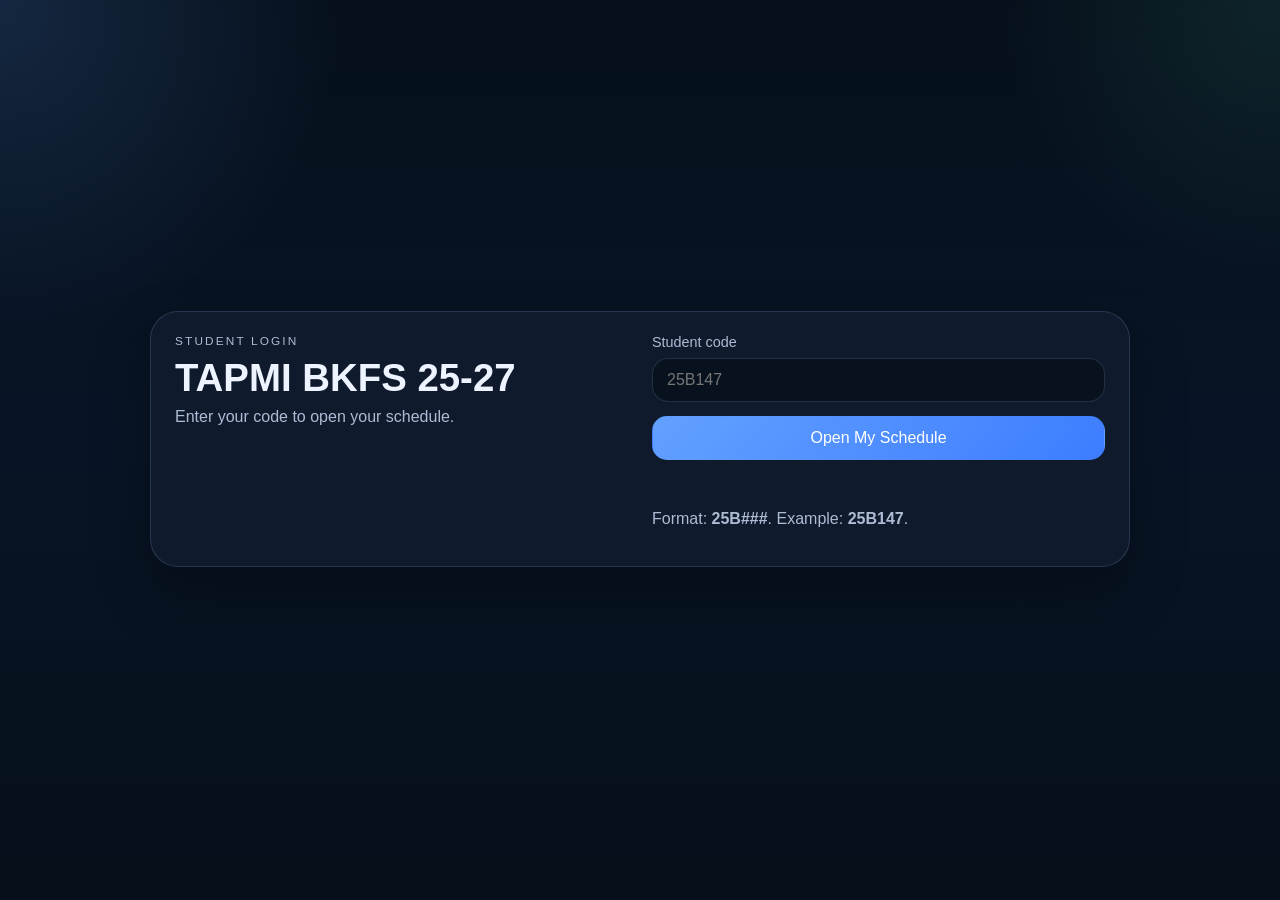
==== commit 24c8da18: "Add student code login and static schedule pages" ====
--- a/index.html
+++ b/index.html
@@ -3,128 +3,33 @@
   <head>
     <meta charset="UTF-8" />
     <meta name="viewport" content="width=device-width, initial-scale=1.0" />
-    <title>Static Schedule</title>
+    <title>TAPMI BKFS 25-27 | Login</title>
     <link rel="stylesheet" href="style.css" />
   </head>
-  <body class="mobile-view">
-    <div class="site-shell">
-      <header class="hero">
+  <body>
+    <main class="site-shell login-shell">
+      <section class="hero panel login-panel">
         <div>
-          <p class="eyebrow">Static Schedule Snapshot</p>
-          <h1>TAPMI schedule, without the app backend</h1>
-          <p class="hero-copy">
-            This is a standalone Netlify-ready schedule site generated from the current
-            attendance tracker data. It shows the live timetable snapshot only: no login,
-            no attendance actions, and no database needed at runtime.
-          </p>
-          <div class="hero-actions">
-            <div class="view-toggle" role="group" aria-label="Choose layout view">
-              <button class="button ghost toggle-button" id="mobile-view-button" type="button">Mobile View</button>
-              <button class="button ghost toggle-button" id="desktop-view-button" type="button">Desktop View</button>
-            </div>
-            <a class="button ghost admin-shortcut" href="admin.html">Open Admin Editor</a>
-          </div>
+          <p class="eyebrow">Student Login</p>
+          <h1>TAPMI BKFS 25-27</h1>
+          <p class="hero-copy">Enter your code to open your schedule.</p>
         </div>
-        <div class="hero-meta" id="hero-meta">
-          <div class="summary-card">
-            <span class="summary-label">Generated</span>
-            <strong id="generated-at">--</strong>
-          </div>
-          <div class="summary-card">
-            <span class="summary-label">Coverage</span>
-            <strong id="coverage-range">--</strong>
-          </div>
-          <div class="summary-card">
-            <span class="summary-label">Entries</span>
-            <strong id="entry-count">--</strong>
-          </div>
-        </div>
-      </header>
-
-      <section class="toolbar panel">
-        <div class="toolbar-row">
-          <div class="month-picker">
-            <button class="button ghost" id="prev-month" type="button">Previous</button>
-            <div>
-              <p class="eyebrow">Month</p>
-              <h2 id="month-label">--</h2>
-            </div>
-            <button class="button ghost" id="next-month" type="button">Next</button>
-          </div>
-
-          <div class="filters">
-            <label class="field">
-              <span>Subject</span>
-              <select id="subject-filter">
-                <option value="all">All subjects and events</option>
-              </select>
+        <div class="login-form-wrap">
+          <form id="login-form" class="login-form" novalidate>
+            <label class="field" for="student-code-input">
+              <span>Student code</span>
+              <input id="student-code-input" name="studentCode" type="text" inputmode="text" autocomplete="off" placeholder="25B147" maxlength="6" />
             </label>
-            <button class="button primary" id="today-button" type="button">Jump to Today</button>
-          </div>
+            <button class="button primary" type="submit">Open My Schedule</button>
+            <p class="form-error" id="login-error" role="alert" aria-live="polite"></p>
+          </form>
+          <p class="section-note">Format: <strong>25B###</strong>. Example: <strong>25B147</strong>.</p>
         </div>
       </section>
+    </main>
 
-      <section class="panel panel-large calendar-panel">
-        <div class="panel-heading">
-          <div>
-            <p class="eyebrow">Monthly Calendar</p>
-            <h2 id="calendar-heading">--</h2>
-            <p class="section-note">
-              Each dot is a schedule entry. Select a day to open the full 24-hour timeline right below.
-            </p>
-          </div>
-        </div>
-        <div class="calendar-grid" id="calendar-grid"></div>
-        <div class="calendar-day-summary">
-          <div>
-            <p class="eyebrow">Selected Day</p>
-            <h2 id="selected-day-heading">--</h2>
-          </div>
-          <div class="day-stats" id="day-stats"></div>
-        </div>
-      </section>
-
-      <section class="panel">
-        <div class="panel-heading">
-          <div>
-            <p class="eyebrow">Daily Timeline</p>
-            <h2 id="timeline-heading">--</h2>
-            <p class="section-note">
-              The day view shows the full 24-hour day, with classes and events placed under their real start time.
-            </p>
-          </div>
-        </div>
-        <div class="timeline" id="timeline"></div>
-      </section>
-
-      <section class="panel">
-        <div class="panel-heading">
-          <div>
-            <p class="eyebrow">Subjects</p>
-            <h2>Current timetable map</h2>
-            <p class="section-note">
-              A compact subject overview for the semester. Use the calendar and timeline above for the day-to-day schedule.
-            </p>
-          </div>
-        </div>
-        <div class="subject-list" id="subject-list"></div>
-      </section>
-    </div>
-
-    <template id="entry-template">
-      <article class="entry-card">
-        <div class="entry-topline">
-          <div>
-            <h3 class="entry-title"></h3>
-            <p class="entry-subline"></p>
-          </div>
-          <span class="entry-chip"></span>
-        </div>
-        <div class="entry-details"></div>
-      </article>
-    </template>
-
-    <script src="schedule-data.js"></script>
-    <script src="script.js"></script>
+    <script src="students-data.js"></script>
+    <script src="site-common.js"></script>
+    <script src="login.js"></script>
   </body>
   </html>
--- a/style.css
+++ b/style.css
@@ -1,9 +1,9 @@
 :root {
   --bg: #07101d;
-  --bg-accent: #0c1b31;
-  --panel: rgba(17, 28, 46, 0.94);
-  --panel-soft: rgba(27, 40, 63, 0.86);
+  --panel: rgba(17, 28, 46, 0.96);
+  --panel-soft: rgba(27, 40, 63, 0.88);
   --border: rgba(173, 196, 255, 0.16);
+  --border-strong: rgba(98, 161, 255, 0.48);
   --text: #eef4ff;
   --muted: #aebbd4;
   --primary: #62a1ff;
@@ -11,8 +11,8 @@
   --success: #5cd6a4;
   --warning: #ffcd6d;
   --danger: #ff8fa3;
-  --calendar-cell: rgba(14, 24, 41, 0.9);
-  --shadow: 0 24px 60px rgba(0, 0, 0, 0.28);
+  --calendar-cell: rgba(14, 24, 41, 0.92);
+  --shadow: 0 24px 56px rgba(0, 0, 0, 0.28);
   --timeline-hour-height: 64px;
 }
 
@@ -22,34 +22,62 @@
 
 html,
 body {
+  margin: 0;
+  min-height: 100%;
   overflow-x: hidden;
 }
 
 body {
-  margin: 0;
   font-family: "Segoe UI", "Trebuchet MS", sans-serif;
+  color: var(--text);
   background:
-    radial-gradient(circle at top left, rgba(98, 161, 255, 0.18), transparent 26%),
-    radial-gradient(circle at top right, rgba(92, 214, 164, 0.12), transparent 22%),
-    linear-gradient(180deg, #06101c 0%, #081425 45%, #06101b 100%);
-  color: var(--text);
+    radial-gradient(circle at top left, rgba(98, 161, 255, 0.16), transparent 22%),
+    radial-gradient(circle at top right, rgba(92, 214, 164, 0.1), transparent 18%),
+    linear-gradient(180deg, #06101c 0%, #081425 48%, #06101b 100%);
+}
+
+h1,
+h2,
+h3,
+p {
+  margin-top: 0;
+}
+
+h1 {
+  margin-bottom: 10px;
+  font-size: clamp(2rem, 3vw, 3.15rem);
+  line-height: 1.04;
+}
+
+h2 {
+  margin-bottom: 8px;
+  font-size: clamp(1.35rem, 2.1vw, 2rem);
+}
+
+h3 {
+  margin-bottom: 6px;
+}
+
+.site-shell {
+  width: min(1560px, calc(100vw - 32px));
+  margin: 0 auto;
+  padding: 20px 0 42px;
+}
+
+.site-shell.login-shell {
   min-height: 100vh;
-}
-
-.site-shell {
-  width: min(1200px, calc(100vw - 32px));
-  margin: 0 auto;
-  padding: 24px 0 48px;
-}
-
-.site-shell,
+  display: flex;
+  align-items: center;
+}
+
+.panel,
 .hero,
-.panel,
 .summary-card,
 .day-stat,
 .subject-card,
 .entry-card,
-.timeline-entry-card {
+.calendar-day,
+.meal-card {
   min-width: 0;
 }
 
@@ -57,16 +85,65 @@
 .panel {
   border: 1px solid var(--border);
   background: var(--panel);
+  border-radius: 28px;
   box-shadow: var(--shadow);
-  border-radius: 28px;
+}
+
+.site-nav {
+  display: flex;
+  flex-wrap: wrap;
+  gap: 10px;
+  align-items: center;
+  padding: 12px;
+  margin-bottom: 16px;
+}
+
+.nav-link,
+.button {
+  display: inline-flex;
+  align-items: center;
+  justify-content: center;
+  min-height: 44px;
+  padding: 10px 18px;
+  border-radius: 15px;
+  border: 1px solid var(--border);
+  background: rgba(255, 255, 255, 0.04);
+  color: var(--text);
+  text-decoration: none;
+  font: inherit;
+  cursor: pointer;
+  transition: transform 140ms ease, border-color 140ms ease, background 140ms ease;
+}
+
+.nav-link:hover,
+.button:hover {
+  transform: translateY(-1px);
+}
+
+.nav-link.is-active,
+.button.primary {
+  border-color: transparent;
+  background: linear-gradient(135deg, var(--primary), var(--primary-strong));
+  color: #fff;
+}
+
+.button.ghost,
+.admin-shortcut {
+  background: rgba(255, 255, 255, 0.04);
+  color: var(--text);
 }
 
 .hero {
   display: grid;
-  grid-template-columns: 1.7fr 1fr;
+  grid-template-columns: repeat(auto-fit, minmax(320px, 1fr));
   gap: 24px;
-  padding: 28px;
+  padding: 24px 28px;
   margin-bottom: 20px;
+}
+
+.login-panel {
+  width: min(980px, 100%);
+  margin: 0 auto;
 }
 
 .hero-actions {
@@ -74,35 +151,6 @@
   flex-wrap: wrap;
   gap: 12px;
   margin-top: 18px;
-}
-
-.view-toggle {
-  display: inline-flex;
-  flex-wrap: wrap;
-  gap: 8px;
-  padding: 6px;
-  border-radius: 18px;
-  background: rgba(255, 255, 255, 0.04);
-  border: 1px solid var(--border);
-}
-
-.toggle-button {
-  min-height: 44px;
-  padding-inline: 16px;
-}
-
-.toggle-button.is-active {
-  background: linear-gradient(135deg, var(--primary), var(--primary-strong));
-  color: white;
-  border-color: transparent;
-}
-
-.admin-shortcut {
-  min-height: 44px;
-  display: inline-flex;
-  align-items: center;
-  justify-content: center;
-  text-decoration: none;
 }
 
 .eyebrow {
@@ -113,93 +161,75 @@
   font-size: 0.74rem;
 }
 
-h1,
-h2,
-h3,
-p {
-  margin-top: 0;
-}
-
-h1 {
-  font-size: clamp(2rem, 4vw, 3.4rem);
-  line-height: 1.02;
-  margin-bottom: 14px;
-}
-
-h2 {
-  font-size: clamp(1.4rem, 2.3vw, 2rem);
-  margin-bottom: 10px;
-}
-
 .hero-copy,
 .section-note,
-.entry-details,
+.subject-meta,
 .entry-subline,
-.subject-meta,
-.stat-label {
+.timeline-entry-meta,
+.stat-label,
+.summary-label,
+.meal-value {
   color: var(--muted);
 }
 
 .hero-meta {
   display: grid;
-  grid-template-columns: repeat(1, minmax(0, 1fr));
+  grid-template-columns: repeat(auto-fit, minmax(180px, 1fr));
   gap: 14px;
 }
 
 .summary-card,
 .day-stat,
 .subject-card {
-  background: var(--panel-soft);
+  padding: 18px;
   border: 1px solid var(--border);
   border-radius: 20px;
-}
-
-.summary-card {
-  padding: 18px;
+  background: var(--panel-soft);
 }
 
 .summary-label {
   display: block;
-  color: var(--muted);
+  margin-bottom: 8px;
   font-size: 0.85rem;
-  margin-bottom: 8px;
-}
-
-.summary-card strong {
-  font-size: 1.15rem;
+}
+
+.summary-card strong,
+.day-stat strong {
+  display: block;
+  font-size: 1.08rem;
+  line-height: 1.35;
+  word-break: break-word;
+}
+
+.toolbar,
+.panel {
+  padding: 22px 24px;
 }
 
 .toolbar {
-  padding: 22px 24px;
   margin-bottom: 20px;
 }
 
-.toolbar-row,
+.toolbar-row {
+  display: flex;
+  flex-wrap: wrap;
+  gap: 18px;
+  align-items: end;
+  justify-content: space-between;
+}
+
 .month-picker,
 .filters {
   display: flex;
-  gap: 16px;
-}
-
-.toolbar-row {
+  flex-wrap: wrap;
+  gap: 14px;
   align-items: end;
-  justify-content: space-between;
-  flex-wrap: wrap;
-}
-
-.month-picker {
-  align-items: center;
-}
-
-.filters {
-  align-items: end;
-  flex-wrap: wrap;
 }
 
 .field {
   display: grid;
   gap: 8px;
-  min-width: 250px;
+  min-width: 240px;
 }
 
 .field span {
@@ -208,52 +238,47 @@
 }
 
 select,
-.button {
+input,
+textarea {
+  width: 100%;
+  border: 1px solid var(--border);
   border-radius: 16px;
-  border: 1px solid var(--border);
+  background: rgba(9, 18, 31, 0.95);
+  color: var(--text);
+  padding: 12px 14px;
   font: inherit;
 }
 
-select {
-  background: rgba(9, 18, 31, 0.95);
-  color: var(--text);
-  padding: 12px 14px;
-}
-
-.button {
-  padding: 12px 16px;
-  cursor: pointer;
-  transition: 140ms ease;
-}
-
-.button.primary {
-  background: linear-gradient(135deg, var(--primary), var(--primary-strong));
-  color: white;
-}
-
-.button.ghost {
-  background: rgba(255, 255, 255, 0.04);
-  color: var(--text);
-}
-
-.button:hover {
-  transform: translateY(-1px);
-}
-
-.panel {
-  padding: 24px;
-  margin-bottom: 20px;
-}
-
-.panel-large {
-  flex: 1 1 auto;
+textarea {
+  resize: vertical;
+}
+
+.login-form-wrap {
+  display: grid;
+  gap: 14px;
+  align-content: center;
+}
+
+.login-form {
+  display: grid;
+  gap: 14px;
+}
+
+.form-error {
+  min-height: 22px;
+  margin: 0;
+  color: var(--danger);
 }
 
 .panel-heading {
   display: flex;
+  gap: 16px;
   align-items: start;
   justify-content: space-between;
-  gap: 16px;
+  margin-bottom: 18px;
+}
+
+.calendar-panel {
   margin-bottom: 20px;
 }
 
@@ -263,134 +288,192 @@
   gap: 10px;
 }
 
-.calendar-panel {
-  margin-bottom: 20px;
+.calendar-weekday {
+  padding: 11px 10px;
+  text-align: center;
+  border-radius: 16px;
+  background: rgba(255, 255, 255, 0.04);
+  color: var(--muted);
+  font-size: 0.86rem;
+}
+
+.calendar-day {
+  display: grid;
+  align-content: start;
+  gap: 12px;
+  min-height: 118px;
+  padding: 12px;
+  border: 1px solid var(--border);
+  border-radius: 20px;
+  background: var(--calendar-cell);
+  cursor: pointer;
+}
+
+.calendar-day.muted {
+  opacity: 0.36;
+}
+
+.calendar-day.today {
+  border-color: rgba(92, 214, 164, 0.72);
+}
+
+.calendar-day.selected {
+  border-color: var(--primary);
+  box-shadow: 0 0 0 2px rgba(98, 161, 255, 0.2);
+  background: rgba(19, 39, 69, 0.96);
+}
+
+.day-head {
+  display: flex;
+  justify-content: space-between;
+  align-items: center;
+  gap: 8px;
+}
+
+.day-number {
+  font-size: 1rem;
+  font-weight: 700;
+}
+
+.day-count {
+  color: var(--muted);
+  font-size: 0.84rem;
+}
+
+.dot-grid {
+  display: flex;
+  flex-wrap: wrap;
+  gap: 6px;
+}
+
+.dot {
+  width: 9px;
+  height: 9px;
+  border-radius: 999px;
+  background: #f7fbff;
+}
+
+.dot.event {
+  background: var(--warning);
 }
 
 .calendar-day-summary {
   display: grid;
-  grid-template-columns: minmax(220px, 320px) minmax(0, 1fr);
+  grid-template-columns: minmax(250px, 340px) minmax(0, 1fr);
   gap: 18px;
   align-items: start;
   margin-top: 22px;
 }
 
-.calendar-weekday,
-.calendar-day {
-  border-radius: 18px;
-}
-
-.calendar-weekday {
+.day-stats {
+  display: grid;
+  grid-template-columns: repeat(auto-fit, minmax(150px, 1fr));
+  gap: 12px;
+}
+
+.subject-list {
+  display: grid;
+  grid-template-columns: repeat(auto-fit, minmax(250px, 1fr));
+  gap: 14px;
+}
+
+.subject-card h3 {
+  margin-bottom: 8px;
+}
+
+.subject-meta {
+  margin-bottom: 10px;
+  line-height: 1.45;
+}
+
+.agenda-list {
+  display: grid;
+  gap: 14px;
+}
+
+.agenda-entry {
+  display: grid;
+  grid-template-columns: minmax(150px, 190px) minmax(0, 1fr);
+  gap: 14px;
+  align-items: start;
+}
+
+.agenda-entry-time {
+  display: inline-flex;
+  align-items: center;
+  justify-content: center;
+  min-height: 42px;
   padding: 10px 12px;
-  text-align: center;
-  background: rgba(255, 255, 255, 0.04);
-  color: var(--muted);
-  font-size: 0.88rem;
-}
-
-.calendar-day {
-  min-height: 112px;
-  padding: 12px;
-  background: var(--calendar-cell);
+  border-radius: 999px;
+  background: rgba(98, 161, 255, 0.14);
+  color: var(--text);
+  font-size: 0.85rem;
+  font-weight: 700;
+  font-variant-numeric: tabular-nums;
+}
+
+.entry-card {
   border: 1px solid var(--border);
-  display: grid;
-  align-content: start;
-  gap: 10px;
-  cursor: pointer;
-}
-
-.calendar-day.muted {
-  opacity: 0.38;
-}
-
-.calendar-day.today {
-  border-color: rgba(92, 214, 164, 0.72);
-}
-
-.calendar-day.selected {
-  outline: 2px solid var(--primary);
-  background: rgba(19, 39, 69, 0.95);
-}
-
-.day-head {
-  display: flex;
+  border-radius: 22px;
+  background: var(--panel-soft);
+  padding: 18px;
+}
+
+.entry-card.empty {
+  opacity: 0.92;
+}
+
+.entry-card.is-event {
+  border-color: rgba(255, 205, 109, 0.3);
+}
+
+.entry-topline {
+  display: flex;
+  gap: 14px;
   justify-content: space-between;
-  align-items: center;
-}
-
-.day-number {
-  font-weight: 700;
-}
-
-.day-count {
+  align-items: start;
+}
+
+.entry-title {
+  margin-bottom: 6px;
+}
+
+.entry-chip {
+  flex: 0 0 auto;
+  padding: 7px 12px;
+  border-radius: 999px;
+  background: rgba(255, 255, 255, 0.08);
+  color: var(--text);
   font-size: 0.8rem;
-  color: var(--muted);
-}
-
-.dot-grid {
-  display: flex;
-  flex-wrap: wrap;
-  gap: 6px;
-}
-
-.dot {
-  width: 8px;
-  height: 8px;
-  border-radius: 999px;
-  background: white;
-}
-
-.dot.event {
-  background: var(--warning);
-}
-
-.day-stats,
-.subject-list {
-  display: grid;
+  text-transform: capitalize;
+}
+
+.entry-chip.event {
+  background: rgba(255, 205, 109, 0.16);
+  color: var(--warning);
+}
+
+.entry-details {
+  display: grid;
+  grid-template-columns: repeat(auto-fit, minmax(150px, 1fr));
   gap: 12px;
-}
-
-.day-stats {
-  grid-template-columns: repeat(4, minmax(0, 1fr));
-}
-
-.day-stat,
-.subject-card {
-  padding: 16px;
-}
-
-.stat-label {
+  margin-top: 14px;
+}
+
+.detail-group strong {
   display: block;
-  font-size: 0.84rem;
-  margin-bottom: 8px;
-}
-
-.day-stat strong {
-  font-size: 1.2rem;
-}
-
-.subject-card h3 {
-  margin-bottom: 6px;
-}
-
-.subject-list {
-  grid-template-columns: repeat(auto-fit, minmax(230px, 1fr));
-}
-
-.subject-meta {
-  font-size: 0.92rem;
-  line-height: 1.45;
+  margin-bottom: 4px;
+  color: var(--text);
 }
 
 .timeline {
-  display: grid;
-  gap: 18px;
+  width: 100%;
 }
 
 .timeline-shell {
   display: grid;
-  grid-template-columns: 86px minmax(0, 1fr);
-  gap: 18px;
+  grid-template-columns: 74px minmax(0, 1fr);
+  gap: 14px;
   align-items: start;
 }
 
@@ -406,35 +489,37 @@
 
 .timeline-scale-label {
   position: absolute;
-  right: 14px;
+  right: 10px;
   transform: translateY(-50%);
   color: var(--muted);
   font-size: 0.84rem;
   font-variant-numeric: tabular-nums;
 }
 
-.timeline-canvas {
+.timeline-day-column {
+  position: relative;
+  width: 100%;
+  height: 100%;
   border: 1px solid var(--border);
   border-radius: 28px;
-  background:
-    linear-gradient(180deg, rgba(255, 255, 255, 0.02), rgba(255, 255, 255, 0.01)),
-    rgba(12, 20, 34, 0.72);
+  background: rgba(12, 20, 34, 0.72);
   overflow: hidden;
 }
 
-.timeline-hour-line {
+.timeline-hour-line,
+.timeline-half-hour-line {
   position: absolute;
-  left: 0;
   right: 0;
   height: 1px;
-  background: rgba(151, 183, 255, 0.16);
+}
+
+.timeline-hour-line {
+  left: 0;
+  background: rgba(151, 183, 255, 0.18);
 }
 
 .timeline-half-hour-line {
-  position: absolute;
   left: 18px;
-  right: 0;
-  height: 1px;
   background: rgba(151, 183, 255, 0.08);
 }
 
@@ -454,7 +539,14 @@
   position: absolute;
   left: 18px;
   right: 18px;
+  z-index: 0;
+  display: flex;
+  justify-content: space-between;
+  gap: 12px;
+  align-items: start;
+  padding: 10px 12px;
   border-radius: 18px;
+  border: 1px solid rgba(98, 161, 255, 0.22);
   background:
     repeating-linear-gradient(
       -45deg,
@@ -463,402 +555,157 @@
       rgba(98, 161, 255, 0.14) 8px,
       rgba(98, 161, 255, 0.14) 16px
     );
-  border: 1px solid rgba(98, 161, 255, 0.22);
-  padding: 8px 12px;
   color: var(--muted);
-  display: flex;
-  justify-content: space-between;
-  gap: 12px;
   font-size: 0.8rem;
 }
 
 .timeline-lunch-band span {
   color: var(--text);
-  font-weight: 600;
+  font-weight: 700;
 }
 
 .timeline-entry {
   position: absolute;
+  z-index: 1;
   margin: 0;
-  padding: 10px 12px;
   overflow: hidden;
-  z-index: 1;
-}
-
-.timeline-entry-card {
-  display: grid;
+  border-left: 4px solid rgba(98, 161, 255, 0.92);
+  box-shadow: 0 14px 24px rgba(4, 10, 20, 0.18);
+  background: linear-gradient(180deg, rgba(31, 49, 78, 0.98), rgba(28, 43, 68, 0.98));
+  display: flex;
+  flex-direction: column;
+  justify-content: center;
   gap: 4px;
-  background: linear-gradient(180deg, rgba(31, 49, 78, 0.98), rgba(28, 43, 68, 0.98));
-  border-left: 4px solid rgba(98, 161, 255, 0.92);
-  box-shadow: 0 18px 30px rgba(4, 10, 20, 0.2);
-}
-
-.timeline-entry-topline {
-  display: flex;
-  justify-content: space-between;
-  gap: 10px;
-  align-items: center;
-  min-height: 18px;
-}
-
-.entry-card {
-  background: var(--panel-soft);
-  border: 1px solid var(--border);
-  border-radius: 22px;
-  padding: 18px;
-}
-
-.entry-card.empty {
-  opacity: 0.88;
-}
-
-.entry-card.lunch {
-  background: rgba(96, 164, 255, 0.12);
-}
-
-.entry-topline {
-  display: flex;
-  justify-content: space-between;
-  gap: 14px;
-}
-
-.entry-title {
-  margin-bottom: 6px;
+  padding: 10px 16px;
+}
+
+.timeline-entry.is-event {
+  border-left-color: rgba(255, 205, 109, 0.92);
 }
 
 .timeline-entry .entry-title {
-  font-size: 0.96rem;
-  line-height: 1.2;
-  margin-bottom: 0;
-}
-
-.timeline-entry-time,
-.timeline-entry-status {
   margin: 0;
-  font-size: 0.75rem;
-  line-height: 1.2;
+  font-size: 0.98rem;
+  line-height: 1.18;
 }
 
 .timeline-entry-time {
-  color: var(--text);
+  margin: 0;
+  color: var(--text);
+  font-size: 0.78rem;
   font-weight: 700;
   font-variant-numeric: tabular-nums;
 }
 
-.timeline-entry-status {
+.timeline-entry .entry-subline {
+  margin: 0;
+  font-size: 0.78rem;
+  line-height: 1.2;
+}
+
+.table-wrap {
+  overflow-x: auto;
+}
+
+.data-table {
+  width: 100%;
+  border-collapse: collapse;
+  min-width: 640px;
+}
+
+.data-table th,
+.data-table td {
+  padding: 14px 12px;
+  border-bottom: 1px solid rgba(173, 196, 255, 0.12);
+  text-align: left;
+}
+
+.data-table th {
   color: var(--muted);
-  text-transform: capitalize;
-  white-space: nowrap;
-  margin-left: auto;
-}
-
-.entry-chip {
-  align-self: start;
-  padding: 7px 12px;
+  font-size: 0.84rem;
+  text-transform: uppercase;
+  letter-spacing: 0.08em;
+}
+
+.menu-hero {
+  grid-template-columns: repeat(auto-fit, minmax(320px, 1fr));
+}
+
+.menu-day-picker {
+  display: grid;
+  grid-template-columns: repeat(auto-fit, minmax(120px, 1fr));
+  gap: 10px;
+}
+
+.menu-day-button.is-active {
+  border-color: transparent;
+  background: linear-gradient(135deg, var(--primary), var(--primary-strong));
+  color: #fff;
+}
+
+.menu-meal-list {
+  display: grid;
+  gap: 16px;
+}
+
+.meal-card-head {
+  display: flex;
+  align-items: start;
+  justify-content: space-between;
+  gap: 14px;
+  margin-bottom: 12px;
+}
+
+.meal-time {
+  display: inline-flex;
+  align-items: center;
+  justify-content: center;
+  min-height: 38px;
+  padding: 8px 12px;
   border-radius: 999px;
-  font-size: 0.8rem;
-  background: rgba(255, 255, 255, 0.08);
-  color: var(--text);
-}
-
-.entry-chip.event {
-  background: rgba(255, 205, 109, 0.16);
-  color: var(--warning);
-}
-
-.timeline-entry .entry-chip {
-  font-size: 0.74rem;
-  padding: 6px 10px;
-  white-space: nowrap;
-}
-
-.timeline-entry .entry-subline,
-.timeline-entry-meta {
-  font-size: 0.8rem;
-  line-height: 1.3;
-  margin-bottom: 0;
-}
-
-.timeline-entry-meta {
-  color: var(--muted);
-}
-
-.timeline-entry-card.is-event {
-  border-left-color: rgba(255, 205, 109, 0.92);
-}
-
-.timeline-entry-card.is-short {
-  gap: 2px;
-  padding-top: 8px;
-  padding-bottom: 8px;
-}
-
-.timeline-entry-card.is-short .entry-title {
-  font-size: 0.9rem;
-}
-
-.timeline-entry-card.is-short .entry-subline {
-  display: none;
-}
-
-.timeline-entry-card.is-short .timeline-entry-meta {
-  font-size: 0.76rem;
-}
-
-.timeline-entry-card.is-short .timeline-entry-meta {
-  display: block;
-}
-
-.timeline-entry-card.is-medium .entry-title {
-  font-size: 0.92rem;
-}
-
-.timeline-entry-card.is-long {
-  gap: 6px;
-}
-
-.entry-details {
-  display: grid;
-  grid-template-columns: repeat(auto-fit, minmax(160px, 1fr));
+  background: rgba(98, 161, 255, 0.14);
+  color: var(--text);
+  font-size: 0.86rem;
+  font-weight: 700;
+}
+
+.meal-rows {
+  display: grid;
   gap: 10px;
-  margin-top: 14px;
-  font-size: 0.94rem;
-}
-
-.timeline-entry .entry-details {
-  grid-template-columns: repeat(2, minmax(0, 1fr));
-  font-size: 0.9rem;
-}
-
-.detail-group strong {
-  display: block;
-  color: var(--text);
-  margin-bottom: 4px;
-}
-
-body.mobile-view .site-shell {
-  width: min(100vw - 16px, 520px);
-  padding-top: 14px;
-}
-
-body.mobile-view .hero,
-body.mobile-view .toolbar-row,
-body.mobile-view .calendar-day-summary,
-body.mobile-view .day-stats,
-body.mobile-view .subject-list {
-  grid-template-columns: 1fr;
-}
-
-body.mobile-view .hero {
-  grid-template-columns: 1fr;
-  padding: 20px;
-  gap: 18px;
-}
-
-body.mobile-view h1 {
-  font-size: clamp(1.8rem, 8vw, 2.5rem);
-}
-
-body.mobile-view .hero-copy,
-body.mobile-view .section-note,
-body.mobile-view .subject-meta,
-body.mobile-view .timeline-entry .entry-subline,
-body.mobile-view .timeline-entry-meta {
-  font-size: 0.92rem;
-  line-height: 1.45;
-}
-
-body.mobile-view .toolbar,
-body.mobile-view .panel {
-  padding: 18px;
-}
-
-body.mobile-view .toolbar-row,
-body.mobile-view .month-picker,
-body.mobile-view .filters {
-  display: grid;
-  grid-template-columns: 1fr;
-  align-items: stretch;
-}
-
-body.mobile-view .month-picker {
+}
+
+.meal-row {
+  display: grid;
+  grid-template-columns: minmax(180px, 240px) minmax(0, 1fr);
+  gap: 14px;
+  padding-top: 10px;
+  border-top: 1px solid rgba(173, 196, 255, 0.1);
+}
+
+.meal-category {
+  color: var(--text);
+  font-weight: 600;
+}
+
+.button-row {
+  display: flex;
+  flex-wrap: wrap;
   gap: 10px;
 }
 
-body.mobile-view .filters {
-  gap: 12px;
-}
-
-body.mobile-view .field {
-  min-width: 0;
-}
-
-body.mobile-view .button,
-body.mobile-view select,
-body.mobile-view .calendar-day {
-  min-height: 44px;
-}
-
-body.mobile-view .calendar-grid {
-  gap: 4px;
-}
-
-body.mobile-view .calendar-weekday {
-  padding: 8px 4px;
-  font-size: 0.74rem;
-}
-
-body.mobile-view .calendar-day {
-  min-height: 72px;
-  padding: 8px;
-  gap: 8px;
-}
-
-body.mobile-view .day-number,
-body.mobile-view .day-count {
-  font-size: 0.8rem;
-}
-
-body.mobile-view .dot-grid {
-  gap: 4px;
-}
-
-body.mobile-view .day-stats,
-body.mobile-view .subject-list {
-  display: grid;
-  grid-template-columns: 1fr;
-}
-
-body.mobile-view .timeline-shell {
-  grid-template-columns: 52px minmax(0, 1fr);
-  gap: 10px;
-}
-
-body.mobile-view {
-  --timeline-hour-height: 56px;
-}
-
-body.mobile-view .timeline-scale-label {
-  right: 6px;
-  font-size: 0.74rem;
-}
-
-body.mobile-view .timeline-entry {
-  padding: 8px 10px;
-}
-
-body.mobile-view .timeline-entry .entry-title {
-  font-size: 0.88rem;
-  word-break: break-word;
-}
-
-body.mobile-view .timeline-entry-time,
-body.mobile-view .timeline-entry-status,
-body.mobile-view .timeline-entry .entry-subline,
-body.mobile-view .timeline-entry-meta {
-  font-size: 0.74rem;
-}
-
-body.mobile-view .timeline-lunch-band {
-  left: 10px;
-  right: 10px;
-  font-size: 0.74rem;
-}
-
-body.mobile-view .summary-card strong,
-body.mobile-view .day-stat strong {
-  font-size: 1.02rem;
-}
-
-body.desktop-view .site-shell {
-  width: min(1320px, calc(100vw - 32px));
-}
-
-body.desktop-view .hero {
-  grid-template-columns: 1.65fr 1fr;
-}
-
-body.desktop-view .toolbar-row {
-  display: flex;
-}
-
-body.desktop-view .calendar-day-summary {
-  grid-template-columns: minmax(220px, 320px) minmax(0, 1fr);
-}
-
-body.desktop-view .day-stats {
-  grid-template-columns: repeat(4, minmax(0, 1fr));
-}
-
-body.desktop-view .subject-list {
-  grid-template-columns: repeat(auto-fit, minmax(230px, 1fr));
-}
-
-@media (max-width: 980px) {
-  .hero {
-    grid-template-columns: 1fr;
-    display: grid;
+@media (max-width: 1200px) {
+  .site-shell {
+    width: calc(100vw - 20px);
   }
-
-  .calendar-day-summary {
-    grid-template-columns: 1fr;
-  }
-}
-
-@media (max-width: 760px) {
-  .site-shell {
-    width: min(100vw - 20px, 1200px);
-    padding-top: 12px;
-  }
-
-  .hero,
-  .panel,
-  .summary-card,
-  .day-stat,
-  .subject-card,
-  .entry-card {
-    border-radius: 22px;
-  }
-
-  .calendar-grid {
-    gap: 8px;
-  }
-
-  .calendar-day {
-    min-height: 92px;
-  }
-
-  .day-stats,
-  .subject-list {
-    grid-template-columns: 1fr;
-  }
-
+}
+
+@media (max-width: 900px) {
   .timeline-shell {
-    grid-template-columns: 60px minmax(0, 1fr);
-    gap: 12px;
+    grid-template-columns: 64px minmax(0, 1fr);
   }
 
   .timeline-scale-label {
     right: 8px;
-    font-size: 0.76rem;
-  }
-
-  .timeline-entry .entry-details {
-    grid-template-columns: 1fr;
-  }
-
-  .timeline-entry {
-    padding: 8px 10px;
-  }
-
-  .timeline-entry .entry-title {
-    font-size: 0.9rem;
-  }
-
-  .timeline-entry .entry-subline,
-  .timeline-entry-meta,
-  .timeline-entry-time,
-  .timeline-entry-status {
     font-size: 0.78rem;
   }
 }
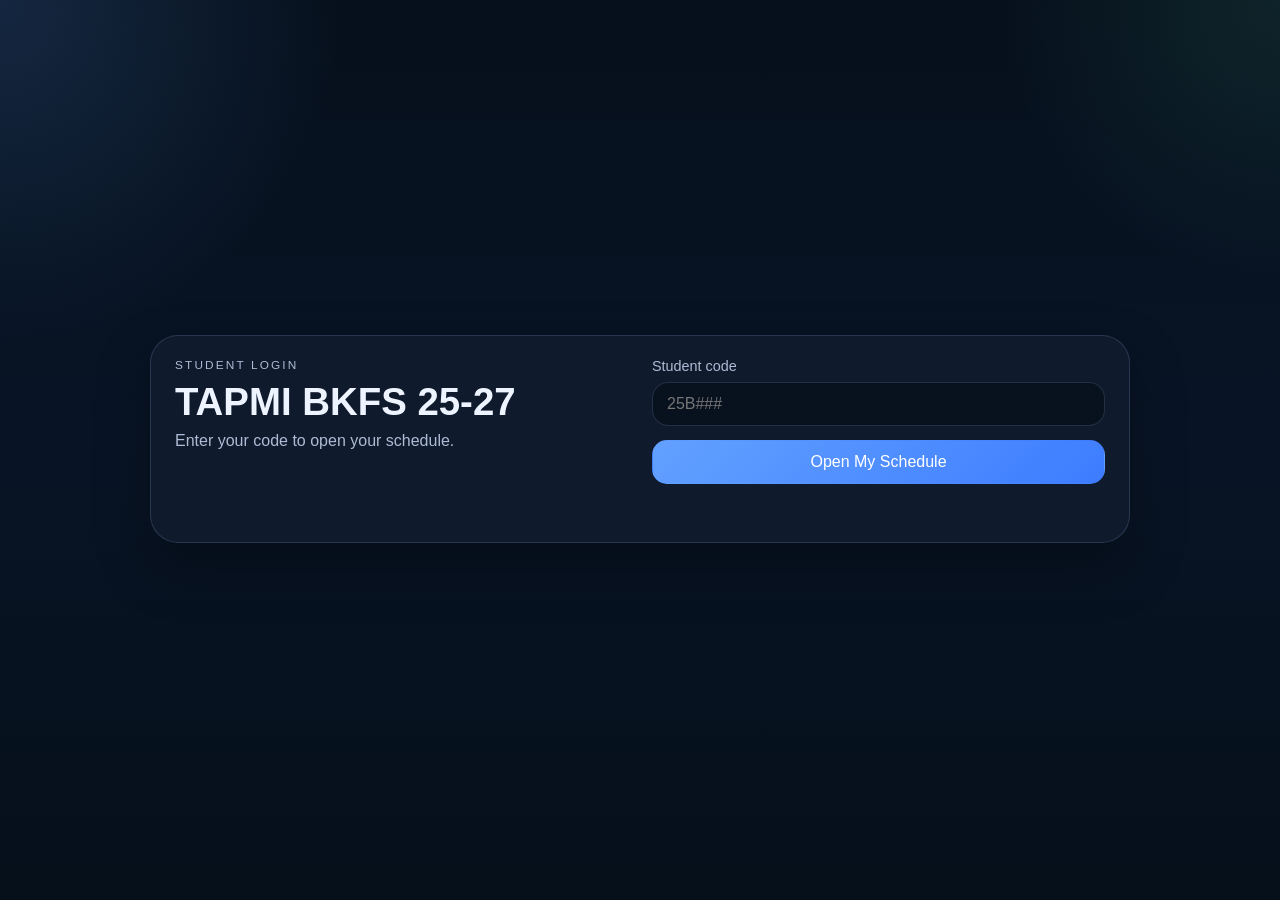
==== commit bbc74cb8: "Refine courses and login screens" ====
--- a/index.html
+++ b/index.html
@@ -18,12 +18,11 @@
           <form id="login-form" class="login-form" novalidate>
             <label class="field" for="student-code-input">
               <span>Student code</span>
-              <input id="student-code-input" name="studentCode" type="text" inputmode="text" autocomplete="off" placeholder="25B147" maxlength="6" />
+              <input id="student-code-input" name="studentCode" type="text" inputmode="text" autocomplete="off" placeholder="25B###" maxlength="6" />
             </label>
             <button class="button primary" type="submit">Open My Schedule</button>
             <p class="form-error" id="login-error" role="alert" aria-live="polite"></p>
           </form>
-          <p class="section-note">Format: <strong>25B###</strong>. Example: <strong>25B147</strong>.</p>
         </div>
       </section>
     </main>
--- a/style.css
+++ b/style.css
@@ -381,9 +381,32 @@
   margin-bottom: 8px;
 }
 
+.subject-select-card {
+  width: 100%;
+  text-align: left;
+  cursor: pointer;
+  font: inherit;
+}
+
+.subject-select-card.is-selected {
+  border-color: var(--primary);
+  box-shadow: 0 0 0 2px rgba(98, 161, 255, 0.18);
+  background: rgba(28, 47, 75, 0.94);
+}
+
 .subject-meta {
   margin-bottom: 10px;
   line-height: 1.45;
+}
+
+.subject-detail-panel {
+  margin-top: 22px;
+  padding-top: 22px;
+  border-top: 1px solid rgba(173, 196, 255, 0.1);
+}
+
+.subject-detail-heading {
+  margin-bottom: 12px;
 }
 
 .agenda-list {
@@ -708,4 +731,9 @@
     right: 8px;
     font-size: 0.78rem;
   }
-}
+
+  .subject-detail-panel {
+    margin-top: 18px;
+    padding-top: 18px;
+  }
+}
